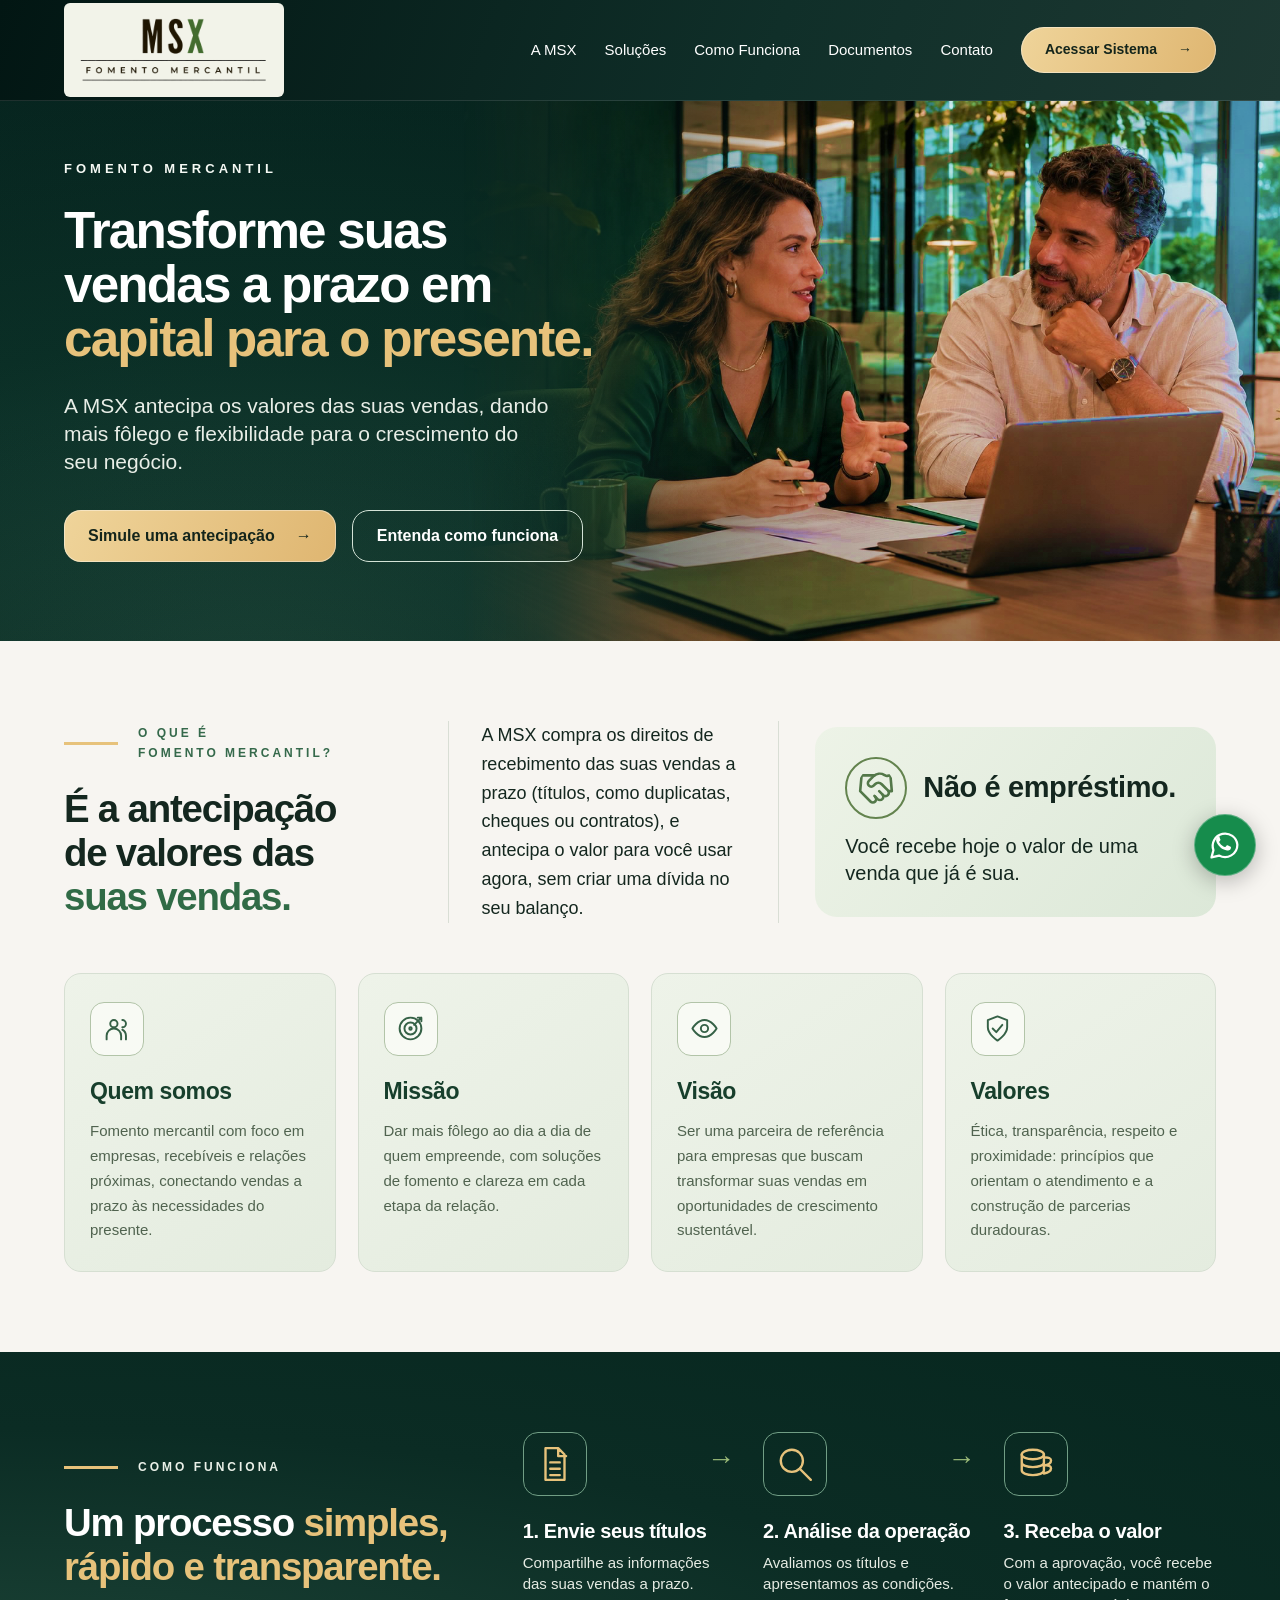
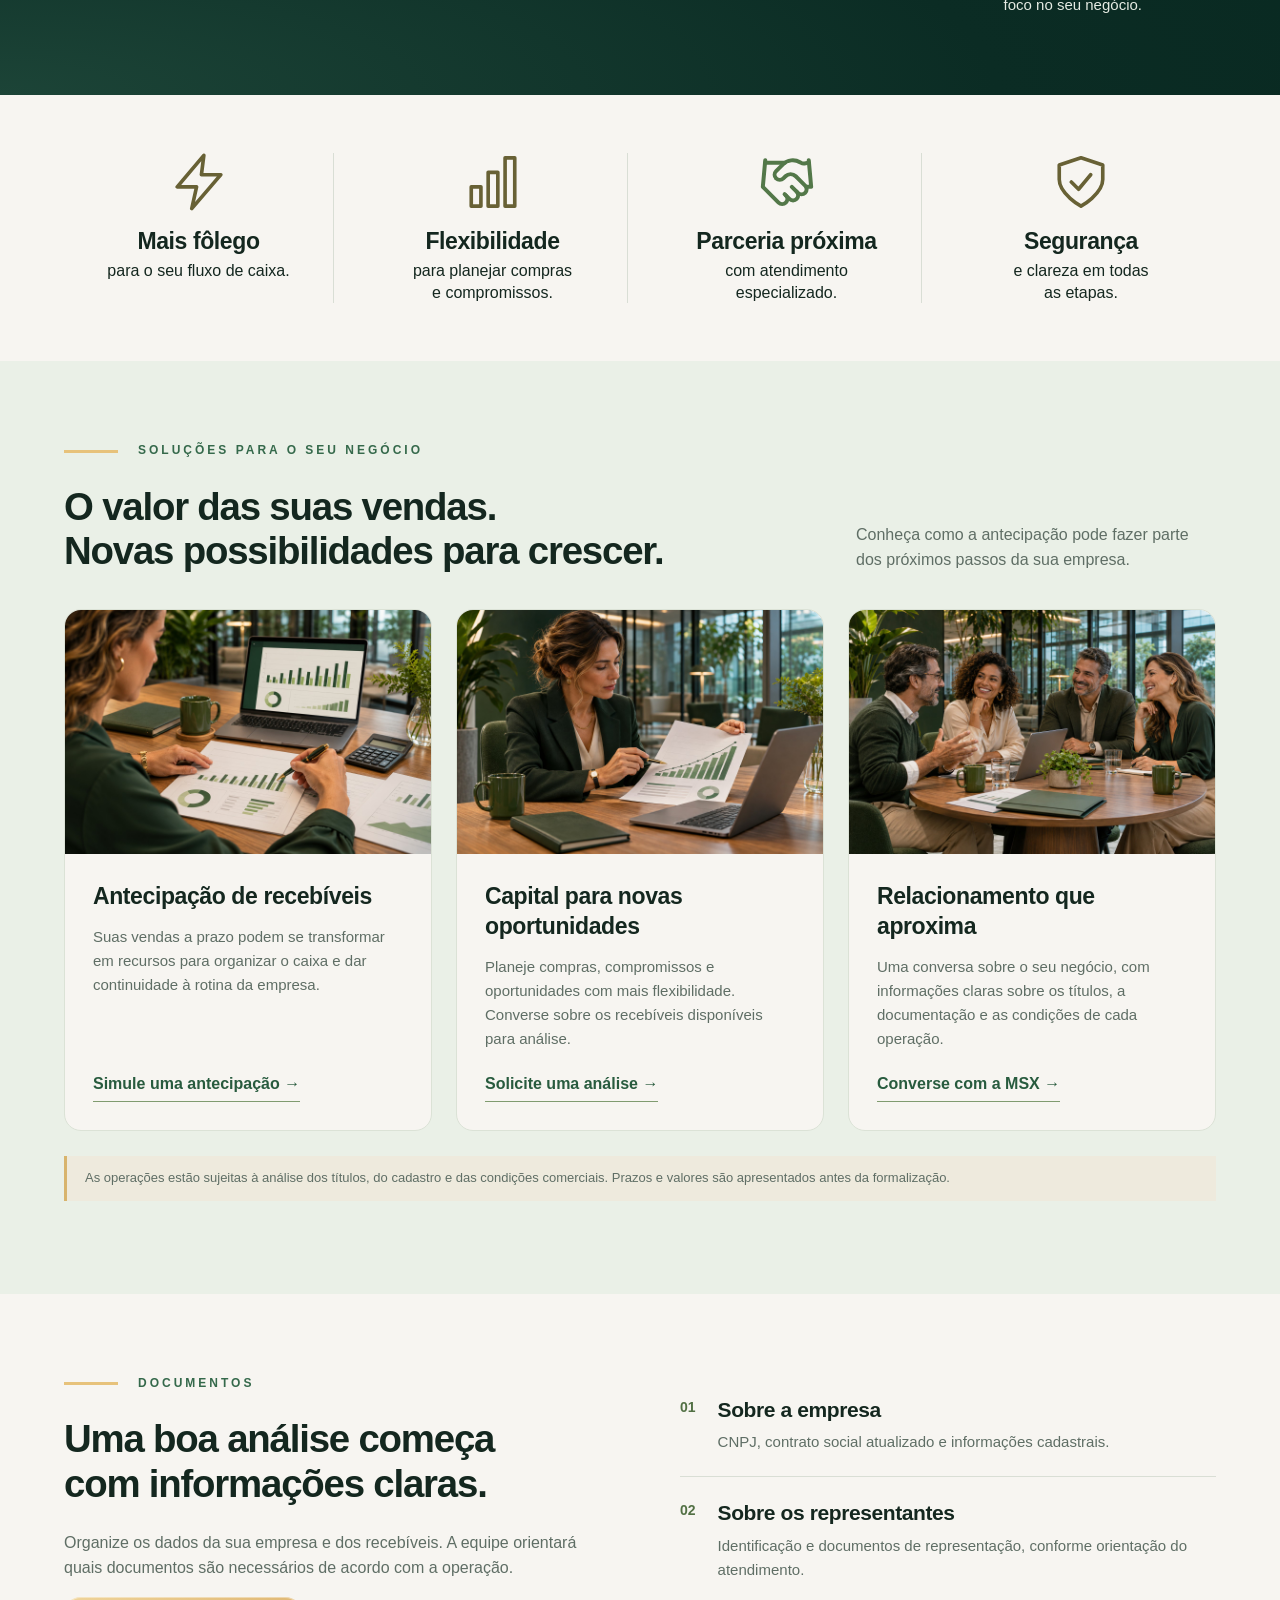
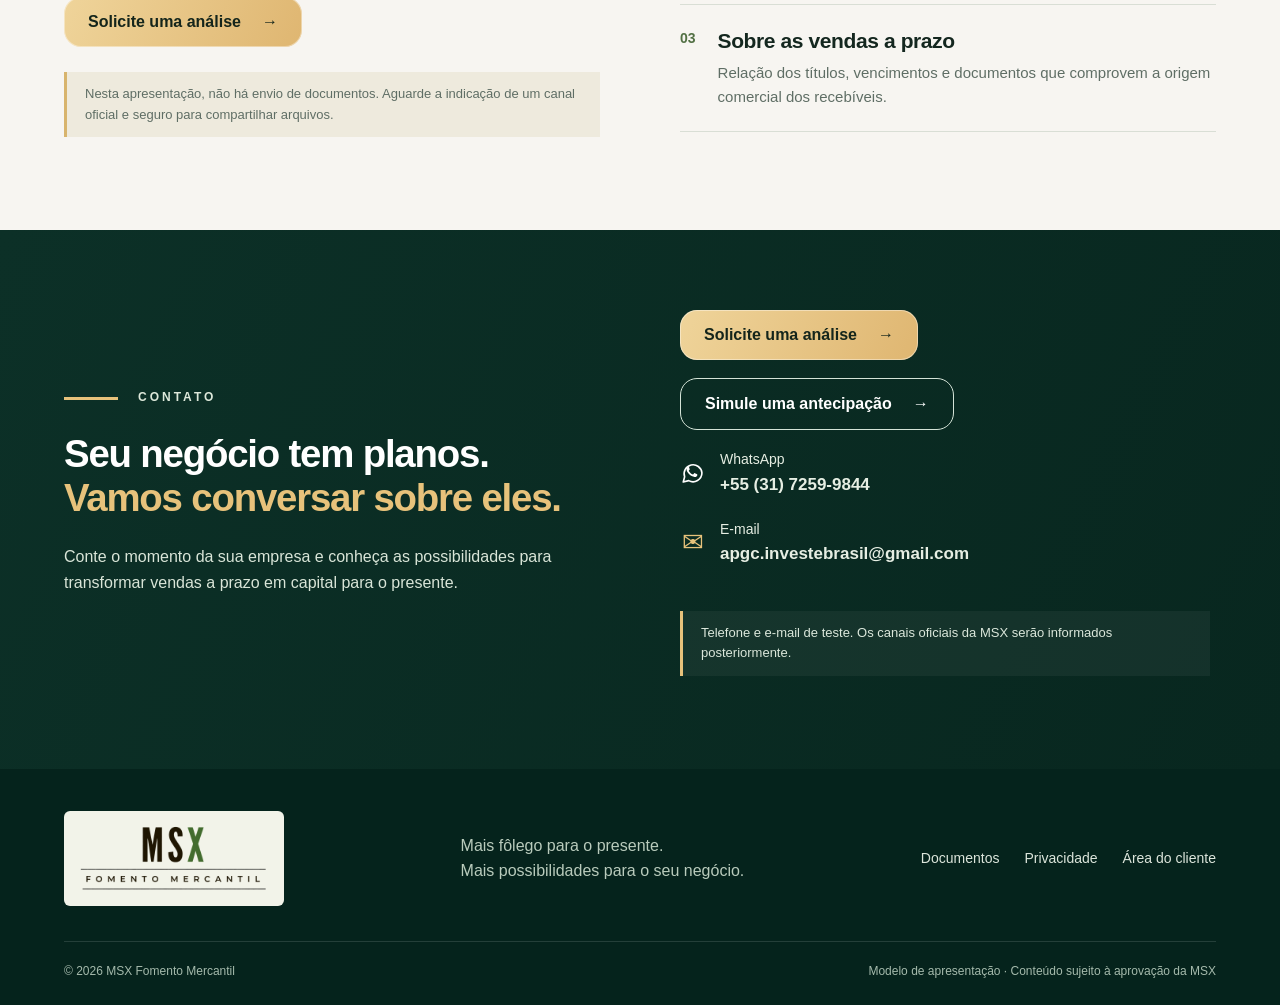
==== index.html @ a9932097 "Add files via upload" ====
<!doctype html>
<html lang="pt-BR">
  <head>
    <meta charset="utf-8" />
    <meta name="viewport" content="width=device-width,initial-scale=1" />
    <meta
      name="description"
      content="MSX Fomento Mercantil. Transforme suas vendas a prazo em capital para o presente."
    />
    <meta name="robots" content="noindex,nofollow" />
    <meta name="theme-color" content="#092b24" />
    <title>Capital para o presente | MSX Fomento Mercantil</title>
    <link rel="icon" type="image/png" href="assets/logo-original-transparente.png" />
    <link rel="stylesheet" href="assets/style.css?v=20261116-institucional" />
    <script src="assets/main.js" defer></script>
  </head>
  <body>
    <a class="skip" href="#conteudo">Pular para o conteúdo</a>
    <header>
      <div class="container header-inner">
        <a class="brand" href="index.html" aria-label="MSX Fomento Mercantil - início"
          ><img
            src="assets/logo-original-transparente.png"
            width="1984"
            height="793"
            alt="MSX Fomento Mercantil" /></a
        ><button class="menu" aria-controls="navigation" aria-expanded="false">Menu ☰</button>
        <nav id="navigation" aria-label="Principal">
          <a href="index.html#msx">A MSX</a
          ><a href="index.html#solucoes"
            >Soluções
            <!--<span aria-hidden="true">⌄</span>--></a
          ><a href="index.html#como-funciona">Como Funciona</a
          ><a href="index.html#documentos">Documentos</a><a href="index.html#contato">Contato</a
          ><button class="btn" data-client>
            Acessar Sistema <span aria-hidden="true">→</span>
          </button>
        </nav>
      </div>
    </header>
    <main id="conteudo">
      <section class="hero">
        <img
          class="hero-photo"
          src="assets/negocios.jpg"
          width="1672"
          height="941"
          alt="Empresários analisando juntos o planejamento de seu negócio"
        />
        <div class="container">
          <div class="hero-content">
            <span class="eyebrow">Fomento Mercantil</span>
            <h1>Transforme suas<br />vendas a prazo em<br /><em>capital para o presente.</em></h1>
            <p>
              A MSX antecipa os valores das suas vendas, dando mais fôlego e flexibilidade para o
              crescimento do seu negócio.
            </p>
            <div class="actions">
              <button class="btn" data-client>
                Simule uma antecipação <span aria-hidden="true">→</span></button
              ><a class="btn outline" href="#como-funciona">Entenda como funciona</a>
            </div>
          </div>
        </div>
      </section>
      <section class="section" id="msx">
        <div class="container intro-grid">
          <div class="intro-title">
            <span class="eyebrow">O que é<br />Fomento Mercantil?</span>
            <h2>
              É a antecipação<br />de valores das<br /><span class="green">suas vendas.</span>
            </h2>
          </div>
          <div class="intro-text">
            <p>
              A MSX compra os direitos de recebimento das suas vendas a prazo (títulos, como
              duplicatas, cheques ou contratos), e antecipa o valor para você usar agora, sem criar
              uma dívida no seu balanço.
            </p>
          </div>
          <div class="fact">
            <div class="fact-top">
              <img
                class="icon handshake-icon"
                src="assets/handshake.svg"
                width="62"
                height="62"
                alt=""
                aria-hidden="true"
              />
              <h3>Não é empréstimo.</h3>
            </div>
            <p>Você recebe hoje o valor de uma venda que já é sua.</p>
          </div>
        </div>
        <!-- Conteúdo institucional proposto para validação pela MSX. -->
        <div class="container institutional-cards" aria-label="Sobre a MSX">
          <article class="institutional-card">
            <span class="institutional-icon">
              <svg
                viewBox="0 0 24 24"
                fill="none"
                stroke="currentColor"
                stroke-width="1.6"
                stroke-linecap="round"
                stroke-linejoin="round"
                aria-hidden="true"
              >
                <circle cx="9" cy="8" r="3" />
                <path d="M3 21v-3a6 6 0 0 1 12 0v3M16 5a3 3 0 0 1 0 6m3 10v-3a6 6 0 0 0-3-5" />
              </svg>
            </span>
            <h3>Quem somos</h3>
            <p>
              Fomento mercantil com foco em empresas, recebíveis e relações próximas, conectando
              vendas a prazo às necessidades do presente.
            </p>
          </article>
          <article class="institutional-card">
            <span class="institutional-icon">
              <svg
                viewBox="0 0 24 24"
                fill="none"
                stroke="currentColor"
                stroke-width="1.6"
                stroke-linecap="round"
                stroke-linejoin="round"
                aria-hidden="true"
              >
                <circle cx="12" cy="12" r="9" />
                <circle cx="12" cy="12" r="5" />
                <circle cx="12" cy="12" r="1" />
                <path d="m15 9 6-6m-3 0h3v3" />
              </svg>
            </span>
            <h3>Missão</h3>
            <p>
              Dar mais fôlego ao dia a dia de quem empreende, com soluções de fomento e clareza em
              cada etapa da relação.
            </p>
          </article>
          <article class="institutional-card">
            <span class="institutional-icon">
              <svg
                viewBox="0 0 24 24"
                fill="none"
                stroke="currentColor"
                stroke-width="1.6"
                stroke-linecap="round"
                stroke-linejoin="round"
                aria-hidden="true"
              >
                <path d="M2 12s4-7 10-7 10 7 10 7-4 7-10 7S2 12 2 12Z" />
                <circle cx="12" cy="12" r="3" />
              </svg>
            </span>
            <h3>Visão</h3>
            <p>
              Ser uma parceira de referência para empresas que buscam transformar suas vendas em
              oportunidades de crescimento sustentável.
            </p>
          </article>
          <article class="institutional-card">
            <span class="institutional-icon">
              <svg
                viewBox="0 0 24 24"
                fill="none"
                stroke="currentColor"
                stroke-width="1.6"
                stroke-linecap="round"
                stroke-linejoin="round"
                aria-hidden="true"
              >
                <path d="m12 2 8 3v6c0 6-8 11-8 11S4 17 4 11V5Z" />
                <path d="m8 12 3 3 5-6" />
              </svg>
            </span>
            <h3>Valores</h3>
            <p>
              Ética, transparência, respeito e proximidade: princípios que orientam o atendimento e
              a construção de parcerias duradouras.
            </p>
          </article>
        </div>
      </section>
      <section class="section process" id="como-funciona">
        <div class="container process-grid">
          <div>
            <span class="eyebrow">Como Funciona</span>
            <h2>
              Um processo <em>simples,<br />rápido e transparente.</em>
            </h2>
          </div>
          <ol class="steps">
            <li>
              <svg class="icon" viewBox="0 0 24 24" aria-hidden="true">
                <path d="M6 2h8l4 4v16H6zM14 2v5h5M9 11h6m-6 4h6m-6 4h6" />
              </svg>
              <h3>1. Envie seus títulos</h3>
              <p>Compartilhe as informações das suas vendas a prazo.</p>
            </li>
            <li>
              <svg class="icon" viewBox="0 0 24 24" aria-hidden="true">
                <circle cx="10" cy="10" r="7" />
                <path d="m15 15 7 7" />
              </svg>
              <h3>2. Análise da operação</h3>
              <p>Avaliamos os títulos e apresentamos as condições.</p>
            </li>
            <li>
              <svg class="icon" viewBox="0 0 24 24" aria-hidden="true">
                <ellipse cx="10" cy="6" rx="7" ry="3" />
                <path
                  d="M3 6v5c0 4 14 4 14 0V6M3 11v5c0 4 14 4 14 0v-5m0-3c6-1 6 4 0 5m0 0c6-1 6 4 0 5"
                />
              </svg>
              <h3>3. Receba o valor</h3>
              <p>Com a aprovação, você recebe o valor antecipado e mantém o foco no seu negócio.</p>
            </li>
          </ol>
        </div>
      </section>
      <div class="container benefits">
        <div class="benefit">
          <svg class="icon" viewBox="0 0 24 24" aria-hidden="true">
            <path d="m14 1-11 13h8l-2 9 12-14h-8z" />
          </svg>
          <h3>Mais fôlego</h3>
          <p>para o seu fluxo de caixa.</p>
        </div>
        <div class="benefit">
          <svg class="icon" viewBox="0 0 24 24" aria-hidden="true">
            <path d="M3 14h4v8H3zm7-6h4v14h-4zm7-6h4v20h-4z" />
          </svg>
          <h3>Flexibilidade</h3>
          <p>para planejar compras<br />e compromissos.</p>
        </div>
        <div class="benefit">
          <img
            class="icon handshake-icon"
            src="assets/handshake.svg"
            width="62"
            height="62"
            alt=""
            aria-hidden="true"
          />
          <h3>Parceria próxima</h3>
          <p>com atendimento<br />especializado.</p>
        </div>
        <div class="benefit">
          <svg class="icon" viewBox="0 0 24 24" aria-hidden="true">
            <path d="M12 2 3 5v6c0 6 9 11 9 11s9-5 9-11V5zM8 12l3 3 5-6" />
          </svg>
          <h3>Segurança</h3>
          <p>e clareza em todas<br />as etapas.</p>
        </div>
      </div>
      <section class="section solutions" id="solucoes">
        <div class="container">
          <div class="section-heading">
            <div>
              <span class="eyebrow">Soluções para o seu negócio</span>
              <h2>O valor das suas vendas.<br />Novas possibilidades para crescer.</h2>
            </div>
            <p>Conheça como a antecipação pode fazer parte dos próximos passos da sua empresa.</p>
          </div>
          <div class="cards">
            <article class="card">
              <img
                src="assets/fluxo-caixa.jpg"
                width="1536"
                height="1024"
                alt="Análise de fluxo de caixa com gráficos e calculadora"
                loading="lazy"
                decoding="async"
              />
              <div class="card-body">
                <h3>Antecipação de recebíveis</h3>
                <p>
                  Suas vendas a prazo podem se transformar em recursos para organizar o caixa e dar
                  continuidade à rotina da empresa.
                </p>
                <button data-client>
                  Simule uma antecipação <span aria-hidden="true">→</span>
                </button>
              </div>
            </article>
            <article class="card">
              <img
                src="assets/crescimento-financeiro.jpg"
                width="1536"
                height="1024"
                alt="Empresária avaliando gráficos de crescimento financeiro"
                loading="lazy"
                decoding="async"
              />
              <div class="card-body">
                <h3>Capital para novas oportunidades</h3>
                <p>
                  Planeje compras, compromissos e oportunidades com mais flexibilidade. Converse
                  sobre os recebíveis disponíveis para análise.
                </p>
                <button data-client>Solicite uma análise <span aria-hidden="true">→</span></button>
              </div>
            </article>
            <article class="card">
              <img
                src="assets/relacionamento-empresarial.jpg"
                width="1536"
                height="1024"
                alt="Grupo de empresários conversando em um escritório"
                loading="lazy"
                decoding="async"
              />
              <div class="card-body">
                <h3>Relacionamento que aproxima</h3>
                <p>
                  Uma conversa sobre o seu negócio, com informações claras sobre os títulos, a
                  documentação e as condições de cada operação.
                </p>
                <a
                  class="card-contact"
                  href="https://wa.me/553172599844"
                  target="_blank"
                  rel="noopener noreferrer"
                  >Converse com a MSX <span aria-hidden="true">→</span></a
                >
              </div>
            </article>
          </div>
          <p class="note">
            As operações estão sujeitas à análise dos títulos, do cadastro e das condições
            comerciais. Prazos e valores são apresentados antes da formalização.
          </p>
        </div>
      </section>
      <section class="section" id="documentos">
        <div class="container split">
          <div>
            <span class="eyebrow">Documentos</span>
            <h2>Uma boa análise começa<br />com informações claras.</h2>
            <p>
              Organize os dados da sua empresa e dos recebíveis. A equipe orientará quais documentos
              são necessários de acordo com a operação.
            </p>
            <button class="btn" data-client>
              Solicite uma análise <span aria-hidden="true">→</span>
            </button>
            <p class="note">
              Nesta apresentação, não há envio de documentos. Aguarde a indicação de um canal
              oficial e seguro para compartilhar arquivos.
            </p>
          </div>
          <ol class="docs">
            <li>
              <b>01</b>
              <div>
                <h3>Sobre a empresa</h3>
                <p>CNPJ, contrato social atualizado e informações cadastrais.</p>
              </div>
            </li>
            <li>
              <b>02</b>
              <div>
                <h3>Sobre os representantes</h3>
                <p>
                  Identificação e documentos de representação, conforme orientação do atendimento.
                </p>
              </div>
            </li>
            <li>
              <b>03</b>
              <div>
                <h3>Sobre as vendas a prazo</h3>
                <p>
                  Relação dos títulos, vencimentos e documentos que comprovem a origem comercial dos
                  recebíveis.
                </p>
              </div>
            </li>
          </ol>
        </div>
      </section>
      <!--
      <section class="section faq">
        <div class="container split">
          <div>
            <span class="eyebrow">Dúvidas frequentes</span>
            <h2>Entenda as etapas.<br />Decida com tranquilidade.</h2>
            <p>
              Informação simples para começar uma conversa sobre as necessidades da sua empresa.
            </p>
          </div>
          <div>
            <details>
              <summary>Quais títulos podem ser apresentados?</summary>
              <p>
                Apresente os recebíveis originados das vendas da sua empresa. A possibilidade de
                antecipação será avaliada conforme as características e os documentos de cada
                título.
              </p>
            </details>
            <details>
              <summary>Como são definidos os valores e as condições?</summary>
              <p>
                As condições são apresentadas após análise do cadastro, dos títulos e dos prazos
                envolvidos. Não há aprovação automática nem taxas pré-definidas neste modelo.
              </p>
            </details>
            <details>
              <summary>Posso conhecer as condições antes de decidir?</summary>
              <p>
                Sim. A proposta deve esclarecer o valor líquido a receber, os custos, os prazos e as
                etapas antes da formalização da operação.
              </p>
            </details>
            <details>
              <summary>O botão de simulação já calcula uma proposta?</summary>
              <p>
                Nesta apresentação, os botões abrem o mesmo formulário demonstrativo da área do
                cliente. O cálculo de propostas e o acesso ao portal dependem de integração futura.
              </p>
            </details>
          </div>
        </div>
      </section>
	  -->
      <section class="section contact" id="contato">
        <div class="container split">
          <div>
            <span class="eyebrow">Contato</span>
            <h2>Seu negócio tem planos.<br /><em>Vamos conversar sobre eles.</em></h2>
            <p>
              Conte o momento da sua empresa e conheça as possibilidades para transformar vendas a
              prazo em capital para o presente.
            </p>
          </div>
          <div class="contact-actions">
            <button class="btn" data-client>
              Solicite uma análise <span aria-hidden="true">→</span></button
            ><button class="btn outline" data-client>
              Simule uma antecipação <span aria-hidden="true">→</span>
            </button>
            <div class="contact-details" aria-label="Canais de contato para teste">
              <a href="https://wa.me/553172599844" target="_blank" rel="noopener noreferrer"
                ><img
                  src="assets/whatsapp.svg"
                  width="26"
                  height="26"
                  alt=""
                  aria-hidden="true"
                /><span>WhatsApp<br /><strong>+55 (31) 7259-9844</strong></span></a
              >
              <a href="mailto:apgc.investebrasil@gmail.com"
                ><span class="email-icon" aria-hidden="true">✉</span
                ><span>E-mail<br /><strong>apgc.investebrasil@gmail.com</strong></span></a
              >
            </div>
            <p class="note">
              Telefone e e-mail de teste. Os canais oficiais da MSX serão informados posteriormente.
            </p>
          </div>
        </div>
      </section>
    </main>
    <footer class="footer">
      <div class="container">
        <div class="footer-top">
          <a class="brand" href="index.html"
            ><img
              src="assets/logo-original-transparente.png"
              width="1984"
              height="793"
              alt="MSX Fomento Mercantil"
          /></a>
          <p>Mais fôlego para o presente.<br />Mais possibilidades para o seu negócio.</p>
          <div class="footer-links">
            <a href="index.html#documentos">Documentos</a><a href="privacidade.html">Privacidade</a
            ><a href="#" data-client>Área do cliente</a>
          </div>
        </div>
        <div class="footer-bottom">
          <span>© 2026 MSX Fomento Mercantil</span
          ><span>Modelo de apresentação · Conteúdo sujeito à aprovação da MSX</span>
        </div>
      </div>
    </footer>
    <dialog class="client-dialog" aria-labelledby="client-title">
      <button class="close" aria-label="Fechar">×</button
      ><span class="eyebrow">ÁREA DO CLIENTE</span>
      <h2 id="client-title">Bem-vindo.</h2>
      <p>Portal demonstrativo. Não utilize credenciais reais.</p>
      <form id="login" class="form">
        <label
          >Cedente · CPF ou CNPJ<input
            name="cedente"
            required
            maxlength="18"
            autocomplete="off" /></label
        ><label>Usuário<input name="usuario" required maxlength="80" autocomplete="off" /></label
        ><label
          >Senha<span class="password"
            ><input id="senha" type="password" required autocomplete="off" /><button
              type="button"
              data-password
              aria-pressed="false"
              aria-controls="senha"
            >
              Mostrar
            </button></span
          ></label
        ><button class="btn" type="submit">Acessar demonstração ↗</button>
        <p role="status" class="status" aria-live="polite"></p>
      </form>
    </dialog>

    <!-- Contato de teste: substituir o número em todos os links wa.me. -->
    <a
      class="whatsapp-float"
      href="https://wa.me/553172599844"
      target="_blank"
      rel="noopener noreferrer"
      aria-label="Conversar pelo WhatsApp: +55 (31) 7259-9844 (contato de teste)"
      title="Converse pelo WhatsApp"
    >
      <img src="assets/whatsapp.svg" width="34" height="34" alt="" aria-hidden="true" />
    </a>
  </body>
</html>
---- assets/style.css ----
:root {
  --green: #103c31;
  --deep: #092a24;
  --gold: #e9c57e;
  --paper: #f7f5f0;
  --ink: #172b23;
  --muted: #5f6e65;
  --line: #d9ded5;
}
* {
  box-sizing: border-box;
}
html {
  scroll-behavior: smooth;
  scroll-padding-top: 110px;
}
body {
  margin: 0;
  font:
    16px/1.6 Arial,
    Helvetica,
    sans-serif;
  background: var(--paper);
  color: var(--ink);
}
a {
  color: inherit;
  text-decoration: none;
}
button,
input,
textarea {
  font: inherit;
}
button {
  cursor: pointer;
}
button,
a,
input,
textarea {
  outline-offset: 5px;
}
img {
  max-width: 100%;
}
.container {
  width: min(1280px, 90%);
  margin: auto;
}
.skip {
  position: absolute;
  top: -80px;
  padding: 15px;
  background: var(--gold);
  z-index: 50;
}
.skip:focus {
  top: 0;
}
header {
  background: linear-gradient(110deg, #092a24, #203c37);
  position: sticky;
  top: 0;
  z-index: 20;
  border-bottom: 1px solid #ffffff1c;
}
.header-inner {
  height: 100px;
  display: flex;
  align-items: center;
  justify-content: space-between;
  gap: 25px;
}
.brand {
  display: block;
  width: 250px;
  flex-shrink: 0;
}
.brand img {
  display: block;
  width: 100%;
  height: auto;
}
nav {
  display: flex;
  align-items: center;
  gap: 28px;
  color: #fff;
  font-size: 15px;
}
.btn {
  border: 0;
  display: inline-flex;
  align-items: center;
  justify-content: center;
  gap: 21px;
  background: linear-gradient(115deg, #f3d99e, #dfb56c);
  color: #14251b;
  font-weight: 700;
  padding: 15px 24px;
  border-radius: 17px;
  line-height: 1.25;
  box-shadow: inset 0 0 0 1px #fff6;
  transition: transform 0.2s;
}
.btn:hover {
  transform: translateY(-2px);
}
.btn.outline {
  background: transparent;
  border: 1px solid #d4e3d7;
  color: #fff;
  box-shadow: none;
}
.header-inner .btn {
  border-radius: 30px;
  font-size: 14px;
  padding: 14px 24px;
}
.menu {
  display: none;
  color: #fff;
  background: none;
  border: 1px solid #ffffff55;
  border-radius: 6px;
  padding: 9px 12px;
}
.hero {
  background: radial-gradient(ellipse at 15% 105%, #285d4e, #092b24 65%);
  position: relative;
  overflow: hidden;
  color: #fff;
  min-height: 540px;
}
.hero-photo {
  position: absolute;
  right: 0;
  top: 0;
  width: 56%;
  height: 100%;
  object-fit: cover;
  object-position: center;
  clip-path: polygon(30% 0, 100% 0, 100% 100%, 8% 100%, 0 77%);
  border-left: 2px solid #78c674;
}
.hero:after {
  content: "";
  position: absolute;
  inset: 0;
  background: linear-gradient(90deg, transparent 39%, #12372b33 51%, transparent 75%);
  pointer-events: none;
}
.hero-content {
  position: relative;
  z-index: 1;
  padding: 58px 0 60px;
  max-width: 620px;
}
.eyebrow {
  display: flex;
  align-items: center;
  gap: 20px;
  font-size: 12px;
  letter-spacing: 3px;
  font-weight: 700;
  text-transform: uppercase;
  margin-bottom: 24px;
  color: #35694b;
}
.eyebrow:before {
  content: "";
  width: 54px;
  height: 3px;
  background: var(--gold);
  flex-shrink: 0;
}
.hero .eyebrow {
  color: #f5f9f4;
  font-size: 13px;
  letter-spacing: 4px;
}
.hero .eyebrow:before {
  display: none;
}
h1,
h2,
h3,
p {
  margin-top: 0;
}
h1 {
  font-size: clamp(38px, 4vw, 55px);
  line-height: 1.06;
  letter-spacing: -1.8px;
  margin-bottom: 25px;
  max-width: 620px;
}
h1 em,
h2 em {
  font-style: normal;
  color: var(--gold);
}
.hero p {
  font-size: 21px;
  line-height: 1.35;
  max-width: 490px;
  color: #e8eee7;
}
.actions {
  display: flex;
  gap: 16px;
  flex-wrap: wrap;
  margin-top: 33px;
}
h2 {
  font-size: clamp(30px, 3vw, 43px);
  line-height: 1.15;
  letter-spacing: -1.2px;
  margin-bottom: 24px;
}
h2 .green {
  color: #306b46;
}
h3 {
  font-size: 23px;
  line-height: 1.3;
  letter-spacing: -0.4px;
}
p {
  color: var(--muted);
}
.section {
  padding: 80px 0;
}
.intro-grid {
  display: grid;
  grid-template-columns: 1fr 0.95fr 1.15fr;
  gap: 36px;
  align-items: center;
}
.intro-title h2 {
  margin-bottom: 0;
}
.intro-text {
  border-left: 1px solid var(--line);
  border-right: 1px solid var(--line);
  padding: 0 32px;
  font-size: 18px;
}
.intro-text p {
  margin: 0;
  color: var(--ink);
}
.fact {
  background: linear-gradient(130deg, #edf3e7, #dce8d8);
  padding: 30px;
  border-radius: 22px;
}
.fact-top {
  display: flex;
  align-items: center;
  gap: 16px;
}
.fact h3 {
  font-size: 29px;
  margin: 0;
}
.fact p {
  font-size: 20px;
  line-height: 1.35;
  margin: 14px 0 0;
  color: var(--ink);
}
.icon {
  width: 62px;
  height: 62px;
  flex-shrink: 0;
  fill: none;
  stroke: currentColor;
  stroke-width: 1.5;
  stroke-linecap: round;
  stroke-linejoin: round;
  color: #63834e;
}
.fact .icon {
  border: 2px solid #63834e;
  border-radius: 50%;
  padding: 10px;
}
.process {
  background: radial-gradient(ellipse at 0 100%, #245548, #0b2d27 80%);
  color: white;
}
.process .eyebrow {
  color: #eaf0e8;
}
.process-grid {
  display: grid;
  grid-template-columns: 1.15fr 2fr;
  gap: 60px;
  align-items: center;
}
.process h2 {
  margin: 0;
}
.steps {
  display: grid;
  grid-template-columns: repeat(3, 1fr);
  gap: 28px;
  list-style: none;
  margin: 0;
  padding: 0;
}
.steps .icon {
  color: var(--gold);
  width: 64px;
  height: 64px;
  border: 1px solid #719e85;
  padding: 12px;
  border-radius: 15px;
  margin-bottom: 14px;
}
.steps li {
  position: relative;
}
.steps li:not(:last-child):after {
  content: "→";
  position: absolute;
  right: 0;
  top: 5px;
  color: #9cbb79;
  font-size: 28px;
}
.steps h3 {
  font-size: 20px;
  margin-bottom: 8px;
}
.steps p {
  font-size: 15px;
  line-height: 1.4;
  color: #e5ebe3;
  margin: 0;
}
.benefits {
  display: grid;
  grid-template-columns: repeat(4, 1fr);
  padding: 58px 0;
  gap: 24px;
  text-align: center;
}
.benefit {
  padding: 0 20px;
  border-right: 1px solid var(--line);
}
.benefit:last-child {
  border: 0;
}
.benefit .icon {
  color: #686135;
  height: 58px;
  width: 58px;
  margin-bottom: 9px;
}
.benefit h3 {
  font-size: 23px;
  margin-bottom: 3px;
}
.benefit p {
  color: var(--ink);
  font-size: 16px;
  line-height: 1.35;
  margin: 0;
}
.section-heading {
  display: flex;
  align-items: end;
  justify-content: space-between;
  gap: 50px;
  margin-bottom: 36px;
}
.section-heading h2 {
  margin: 0;
}
.section-heading p {
  max-width: 360px;
  margin: 0;
}
.solutions {
  background: #eaf0e7;
}
.cards {
  display: grid;
  grid-template-columns: repeat(3, 1fr);
  gap: 24px;
}
.card {
  background: var(--paper);
  border: 1px solid #dbe2d6;
  border-radius: 17px;
  overflow: hidden;
  display: flex;
  flex-direction: column;
}
.card > img {
  display: block;
  width: 100%;
  height: auto;
  aspect-ratio: 3/2;
  object-fit: cover;
}
.card-body {
  padding: 28px;
  display: flex;
  flex-direction: column;
  flex: 1;
}
.card h3 {
  margin-bottom: 13px;
}
.card p {
  font-size: 15px;
  flex: 1;
}
.card button {
  align-self: start;
  color: #285b3e;
  background: none;
  border: 0;
  border-bottom: 1px solid #809b70;
  padding: 5px 0;
  font-weight: bold;
}
.split {
  display: grid;
  grid-template-columns: 1fr 1fr;
  gap: 80px;
  align-items: start;
}
.docs {
  list-style: none;
  padding: 0;
  margin: 0;
}
.docs li {
  display: flex;
  gap: 22px;
  padding: 22px 0;
  border-bottom: 1px solid var(--line);
}
.docs b {
  color: #527044;
  font-size: 14px;
}
.docs h3 {
  font-size: 21px;
  margin: 0 0 7px;
}
.docs p {
  margin: 0;
  font-size: 15px;
}
.note {
  font-size: 13px;
  border-left: 3px solid #d8b46d;
  padding: 12px 18px;
  background: #eeeadd;
  margin-top: 25px;
}
.faq {
  background: #fffdfa;
}
.faq details {
  padding: 23px 0;
  border-bottom: 1px solid var(--line);
}
summary {
  font-size: 18px;
  font-weight: 700;
  cursor: pointer;
}
details p {
  margin: 14px 0 0;
  font-size: 15px;
}
.contact {
  background: var(--green);
  color: white;
}
.contact p {
  color: #d9e5d8;
}
.contact .eyebrow {
  color: #dde8da;
}
.contact-actions {
  display: flex;
  flex-direction: column;
  align-items: start;
  gap: 18px;
}
.contact .note {
  background: #ffffff0c;
  border-color: var(--gold);
  color: #dbe7db;
  max-width: 530px;
}
.contact .split {
  align-items: center;
}
.footer {
  background: #082820;
  color: #dce5db;
  padding: 42px 0 24px;
}
.footer-top {
  display: flex;
  align-items: center;
  justify-content: space-between;
  gap: 35px;
  margin-bottom: 35px;
}
.footer-top p {
  color: #b9cbbc;
  margin: 0;
}
.footer-links {
  display: flex;
  gap: 25px;
  font-size: 14px;
}
.footer-bottom {
  border-top: 1px solid #ffffff20;
  padding-top: 20px;
  font-size: 12px;
  color: #a5baac;
  display: flex;
  justify-content: space-between;
  gap: 25px;
}
.skip:focus-visible,
:focus-visible {
  outline: 3px solid #bc963f;
}
.client-dialog {
  background: #fcfbf7;
  color: var(--ink);
  border: 1px solid #b8c9b6;
  padding: 35px;
  width: min(460px, 92%);
  border-radius: 18px;
  box-shadow: 0 30px 120px #0006;
}
.client-dialog::backdrop {
  background: #031f19c9;
  backdrop-filter: blur(4px);
}
.close {
  float: right;
  background: none;
  border: 0;
  color: var(--green);
  font-size: 30px;
  line-height: 1;
}
.client-dialog h2 {
  font-size: 33px;
  margin: 0 0 14px;
}
.client-dialog .eyebrow {
  font-size: 10px;
  letter-spacing: 2px;
  margin-bottom: 18px;
}
.client-dialog p {
  font-size: 14px;
}
.form {
  display: grid;
  gap: 17px;
}
.form label {
  display: grid;
  gap: 6px;
  font-size: 13px;
  color: var(--ink);
}
input {
  width: 100%;
  padding: 12px 13px;
  border: 1px solid #bdcbbb;
  border-radius: 7px;
  background: #fff;
  color: var(--ink);
}
.password {
  display: flex;
  gap: 7px;
}
.password button {
  background: #e7eddf;
  border: 1px solid #bdcbbb;
  border-radius: 6px;
  font-size: 12px;
  color: var(--green);
}
.status {
  color: var(--green);
  font-size: 13px;
  margin: 0;
}
.privacy {
  max-width: 850px;
}
.privacy h1 {
  color: var(--green);
}
.privacy h2 {
  font-size: 27px;
}
.privacy p {
  font-size: 17px;
}
@media (min-width: 1550px) {
  .hero {
    min-height: 630px;
  }
  .hero-content {
    padding: 80px 0;
  }
  h1 {
    font-size: 59px;
  }
  .hero-photo {
    object-position: 50% 45%;
  }
}
@media (max-width: 1100px) {
  .brand {
    width: 205px;
  }
  nav {
    gap: 17px;
    font-size: 13px;
  }
  .header-inner .btn {
    padding: 13px 17px;
    font-size: 12px;
  }
  .hero-photo {
    width: 54%;
  }
  .hero-content {
    max-width: 550px;
  }
  h1 {
    font-size: 43px;
  }
  .hero p {
    max-width: 410px;
    font-size: 19px;
  }
  .hero .btn {
    font-size: 13px;
    padding: 15px 18px;
  }
  .intro-grid {
    gap: 22px;
  }
  .intro-text {
    padding: 0 22px;
    font-size: 16px;
  }
  .fact {
    padding: 24px;
  }
  .fact h3 {
    font-size: 23px;
  }
  .fact p {
    font-size: 18px;
  }
  .process-grid {
    gap: 35px;
  }
  .steps {
    gap: 20px;
  }
  .steps h3 {
    font-size: 17px;
  }
  .steps p {
    font-size: 14px;
  }
  .split {
    gap: 45px;
  }
  .card-body {
    padding: 23px;
  }
  .card h3 {
    font-size: 21px;
  }
}
@media (max-width: 850px) {
  .header-inner {
    height: 87px;
  }
  .menu {
    display: block;
  }
  nav {
    display: none;
    position: absolute;
    top: 87px;
    left: 0;
    right: 0;
    padding: 25px 5%;
    background: #10382e;
    border-bottom: 1px solid #75907b;
    box-shadow: 0 10px 25px #0003;
  }
  nav.open {
    display: flex;
    flex-direction: column;
    align-items: stretch;
    font-size: 16px;
  }
  .header-inner .btn {
    font-size: 15px;
  }
  .hero-content {
    max-width: 58%;
    padding: 45px 0;
  }
  h1 {
    font-size: 37px;
  }
  .hero p {
    font-size: 17px;
  }
  .hero .actions {
    gap: 12px;
  }
  .hero .btn {
    font-size: 12px;
    padding: 14px;
  }
  .intro-grid {
    grid-template-columns: 1fr 1fr;
  }
  .fact {
    grid-column: 1/-1;
  }
  .fact-top {
    display: inline-flex;
  }
  .intro-text {
    border-right: 0;
  }
  .process-grid {
    grid-template-columns: 1fr;
  }
  .process h2 {
    max-width: 560px;
  }
  .steps {
    gap: 40px;
  }
  .benefits {
    grid-template-columns: repeat(2, 1fr);
    row-gap: 35px;
  }
  .benefit:nth-child(2) {
    border: 0;
  }
  .cards {
    gap: 15px;
  }
  .card-body {
    padding: 20px;
  }
  .section-heading {
    gap: 30px;
  }
  .split {
    gap: 35px;
  }
  .footer-top {
    flex-wrap: wrap;
  }
  .footer-links {
    flex-wrap: wrap;
  }
}
@media (max-width: 620px) {
  html {
    scroll-padding-top: 85px;
  }
  .container {
    width: 90%;
  }
  .brand {
    width: 200px;
  }
  .header-inner {
    height: 82px;
  }
  nav {
    top: 82px;
  }
  .hero {
    display: flex;
    flex-direction: column;
    min-height: 0;
  }
  .hero-photo {
    position: relative;
    order: 2;
    width: 100%;
    height: 290px;
    clip-path: none;
    border: 0;
    object-position: 50% 43%;
  }
  .hero-content {
    max-width: none;
    padding: 38px 0 36px;
  }
  .hero:after {
    display: none;
  }
  .hero .eyebrow {
    font-size: 11px;
    letter-spacing: 3px;
    margin-bottom: 22px;
  }
  h1 {
    font-size: 40px;
    max-width: 500px;
    letter-spacing: -1.3px;
  }
  .hero p {
    max-width: 480px;
    font-size: 19px;
  }
  .hero .actions {
    margin-top: 25px;
  }
  .hero .btn {
    font-size: 13px;
    padding: 15px 18px;
  }
  .section {
    padding: 54px 0;
  }
  .intro-grid,
  .split,
  .cards {
    grid-template-columns: 1fr;
  }
  .intro-grid {
    gap: 25px;
  }
  .intro-text {
    border-left: 0;
    border-top: 1px solid var(--line);
    padding: 22px 0 0;
    font-size: 18px;
  }
  .fact {
    grid-column: auto;
    padding: 25px;
  }
  .fact h3 {
    font-size: 25px;
  }
  .fact p {
    font-size: 19px;
  }
  .process-grid {
    gap: 35px;
  }
  .steps {
    grid-template-columns: 1fr;
    gap: 28px;
  }
  .steps li {
    padding-left: 84px;
    min-height: 75px;
  }
  .steps .icon {
    position: absolute;
    left: 0;
    top: 0;
  }
  .steps li:not(:last-child):after {
    display: none;
  }
  .steps h3 {
    font-size: 21px;
  }
  .steps p {
    font-size: 16px;
  }
  .benefits {
    gap: 30px 0;
    padding: 43px 0;
  }
  .benefit {
    padding: 0 12px;
  }
  .benefit h3 {
    font-size: 20px;
  }
  .benefit p {
    font-size: 14px;
  }
  .benefit .icon {
    width: 48px;
    height: 48px;
  }
  .section-heading {
    display: block;
  }
  .section-heading p {
    margin-top: 22px;
  }
  .cards {
    gap: 25px;
  }
  .card-body {
    padding: 26px;
  }
  .card h3 {
    font-size: 24px;
  }
  .card p {
    font-size: 16px;
  }
  .split {
    gap: 30px;
  }
  .eyebrow {
    font-size: 10px;
    letter-spacing: 2px;
    gap: 15px;
  }
  .footer-top {
    align-items: start;
    flex-direction: column;
    gap: 25px;
  }
  .footer-links {
    gap: 12px 20px;
  }
  .footer-bottom {
    flex-direction: column;
    gap: 12px;
  }
  .client-dialog {
    padding: 28px;
  }
  .contact h2 {
    font-size: 36px;
  }
}
@media (prefers-reduced-motion: reduce) {
  html {
    scroll-behavior: auto;
  }
  .btn {
    transition: none;
  }
}

/* Aperto de mãos: proporção fixa, com espaço para os traços. */
.handshake-icon {
  object-fit: contain;
  aspect-ratio: 1/1;
}
.fact .handshake-icon {
  padding: 10px;
}
.benefit .handshake-icon {
  display: inline-block;
}

/* Revisão visual: verde profundo e transição fotográfica translúcida. */
:root {
  --green: #0c3027;
  --deep: #06241e;
  --gold: #e7c27b;
  --paper: #f7f5f1;
  --ink: #14271f;
}
header {
  background: linear-gradient(110deg, #021613 0%, #102f29 60%, #1d3832 100%);
}
.brand {
  width: 220px;
  padding: 8px 12px;
  background: #f2f3e9;
  border-radius: 6px;
}
.brand img {
  display: block;
  width: 100%;
  height: auto;
  object-fit: contain;
}
.hero {
  background: radial-gradient(ellipse at 20% 110%, #214b3e 0%, #0b3027 43%, #06231e 80%);
  isolation: isolate;
}
.hero-photo {
  width: 64%;
  clip-path: none;
  border: 0;
  opacity: 0.94;
  object-position: 50% 48%;
  -webkit-mask-image: linear-gradient(
    90deg,
    transparent 0%,
    rgba(0, 0, 0, 0.16) 11%,
    rgba(0, 0, 0, 0.7) 26%,
    #000 43%
  );
  mask-image: linear-gradient(
    90deg,
    transparent 0%,
    rgba(0, 0, 0, 0.16) 11%,
    rgba(0, 0, 0, 0.7) 26%,
    #000 43%
  );
}
.hero:after {
  background:
    linear-gradient(90deg, rgba(5, 32, 26, 0.08) 0%, rgba(5, 32, 26, 0.12) 40%, transparent 70%),
    linear-gradient(0deg, rgba(8, 39, 30, 0.22), transparent 42%);
  z-index: 0;
}
.hero-content {
  z-index: 1;
}
.process {
  background: radial-gradient(ellipse at 0 100%, #1c4437 0%, #0b2c24 55%, #07271f 100%);
}
.contact {
  background: linear-gradient(115deg, #0c3027, #08271f);
}
.footer {
  background: #05231c;
}
.btn {
  background: linear-gradient(115deg, #efd49a, #dfb671);
}
.btn.outline {
  background: transparent;
}
@media (max-width: 1100px) {
  .brand {
    width: 190px;
  }
  .hero-photo {
    width: 62%;
  }
}
@media (max-width: 850px) {
  .brand {
    width: 176px;
  }
  nav {
    background: #0b2d25;
  }
}
@media (max-width: 620px) {
  .brand {
    width: 170px;
    padding: 6px 10px;
  }
  .hero-photo {
    width: 100%;
    opacity: 0.94;
    object-position: 50% 43%;
    -webkit-mask-image: linear-gradient(180deg, transparent 0%, #000 24%);
    mask-image: linear-gradient(180deg, transparent 0%, #000 24%);
    margin-top: -30px;
    height: 310px;
  }
  .hero-content {
    padding-bottom: 45px;
  }
}

/* WhatsApp e contatos de teste. */
.card-contact {
  align-self: flex-start;
  padding: 5px 0;
  border-bottom: 1px solid #809b70;
  color: #285b3e;
  font-weight: 700;
}
.card-contact:hover {
  color: #153b27;
}
.contact-details {
  display: grid;
  gap: 20px;
  max-width: 100%;
}
.contact-details a {
  display: flex;
  align-items: center;
  gap: 14px;
  color: #e6eee3;
  font-size: 14px;
}
.contact-details strong {
  font-size: 17px;
  font-weight: 600;
  overflow-wrap: anywhere;
}
.contact-details a:hover strong {
  text-decoration: underline;
  text-underline-offset: 4px;
}
.contact-details img,
.email-icon {
  flex-shrink: 0;
}
.email-icon {
  width: 26px;
  text-align: center;
  font-size: 26px;
  color: var(--gold);
}
.whatsapp-float {
  position: fixed;
  right: max(24px, env(safe-area-inset-right));
  bottom: max(24px, env(safe-area-inset-bottom));
  z-index: 30;
  display: flex;
  align-items: center;
  justify-content: center;
  width: 62px;
  height: 62px;
  border: 1px solid #ffffff4d;
  border-radius: 50%;
  background: #168c4c;
  box-shadow: 0 5px 22px #0004;
  transition:
    background 0.2s,
    transform 0.2s;
}
.whatsapp-float:hover {
  background: #10743e;
  transform: translateY(-3px);
}
.whatsapp-float img {
  display: block;
  width: 36px;
  height: 36px;
}
@media (max-width: 620px) {
  .whatsapp-float {
    width: 56px;
    height: 56px;
    right: 16px;
    bottom: max(16px, env(safe-area-inset-bottom));
  }
  .contact-details strong {
    font-size: 15px;
  }
}
@media (prefers-reduced-motion: reduce) {
  .whatsapp-float {
    transition: none;
  }
}

/* Apresentação institucional: cards de texto, sem links. */
.institutional-cards {
  display: grid;
  grid-template-columns: repeat(4, minmax(0, 1fr));
  gap: 22px;
  margin-top: 50px;
}
.institutional-card {
  padding: 28px 25px;
  border: 1px solid #d6dfd2;
  border-radius: 17px;
  background: linear-gradient(145deg, #eef3e9, #e4ecdf);
}
.institutional-icon {
  display: inline-flex;
  align-items: center;
  justify-content: center;
  width: 54px;
  height: 54px;
  margin-bottom: 21px;
  border: 1px solid #b2c4a8;
  border-radius: 14px;
  color: #356146;
  background: #f8faf4;
}
.institutional-icon svg {
  width: 29px;
  height: 29px;
}
.institutional-card h3 {
  margin-bottom: 13px;
  color: #173f2c;
  font-size: 23px;
}
.institutional-card p {
  margin: 0;
  font-size: 15px;
  line-height: 1.65;
  color: #50634f;
}
@media (max-width: 1000px) {
  .institutional-cards {
    grid-template-columns: repeat(2, minmax(0, 1fr));
  }
}
@media (max-width: 620px) {
  .institutional-cards {
    grid-template-columns: 1fr;
    gap: 18px;
    margin-top: 32px;
  }
  .institutional-card {
    padding: 26px;
  }
}
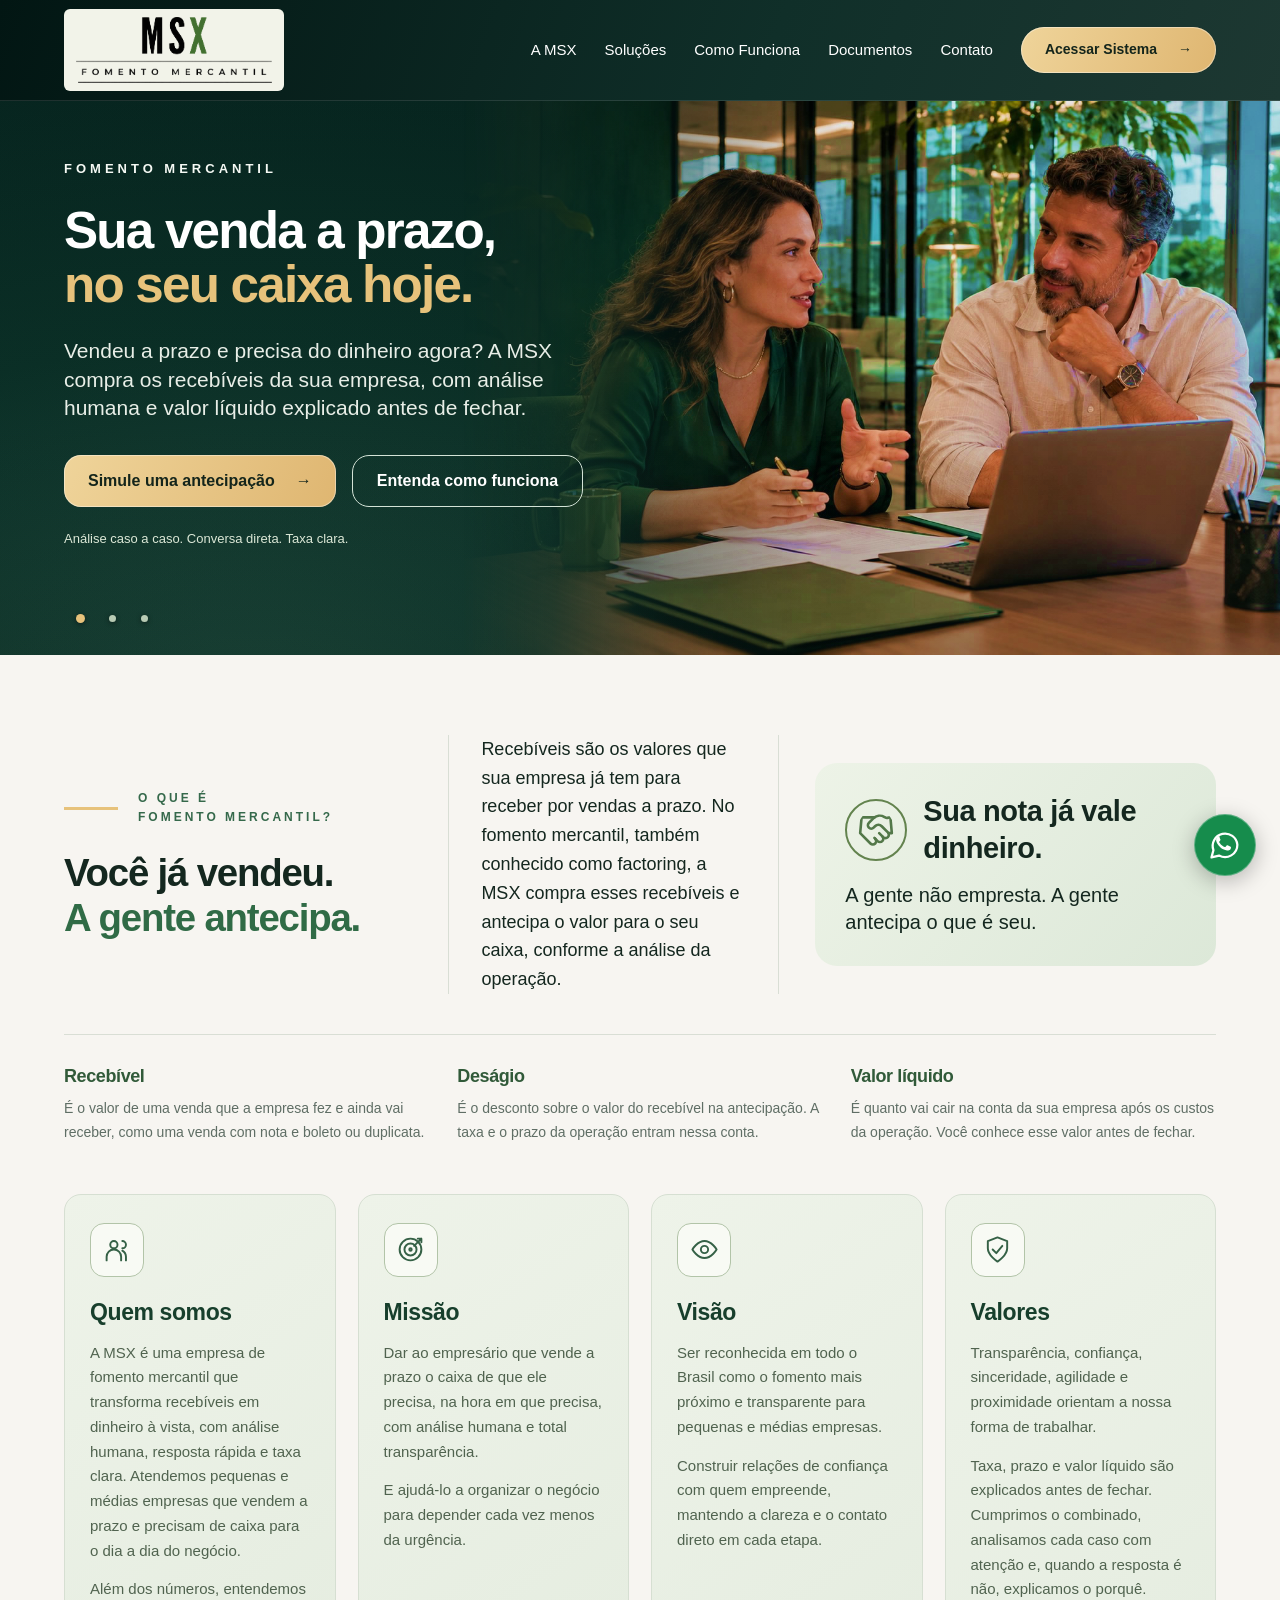
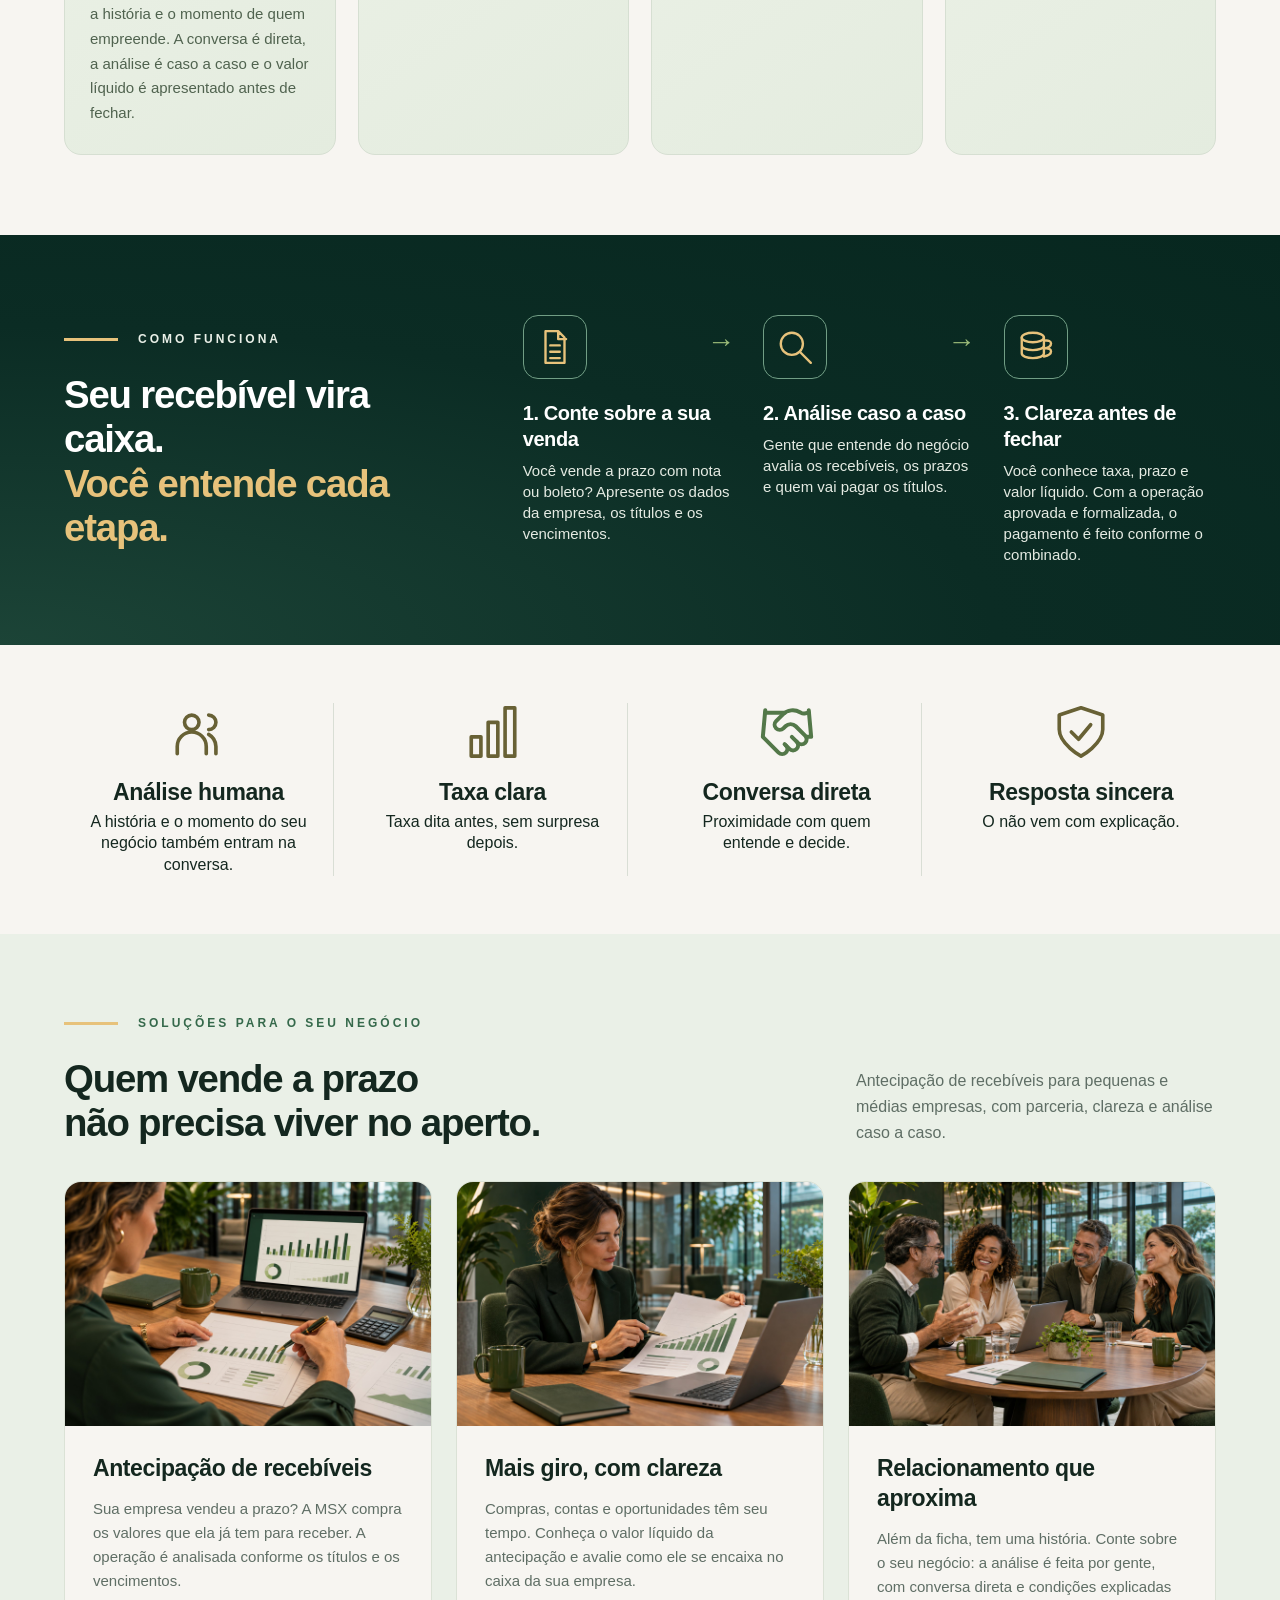
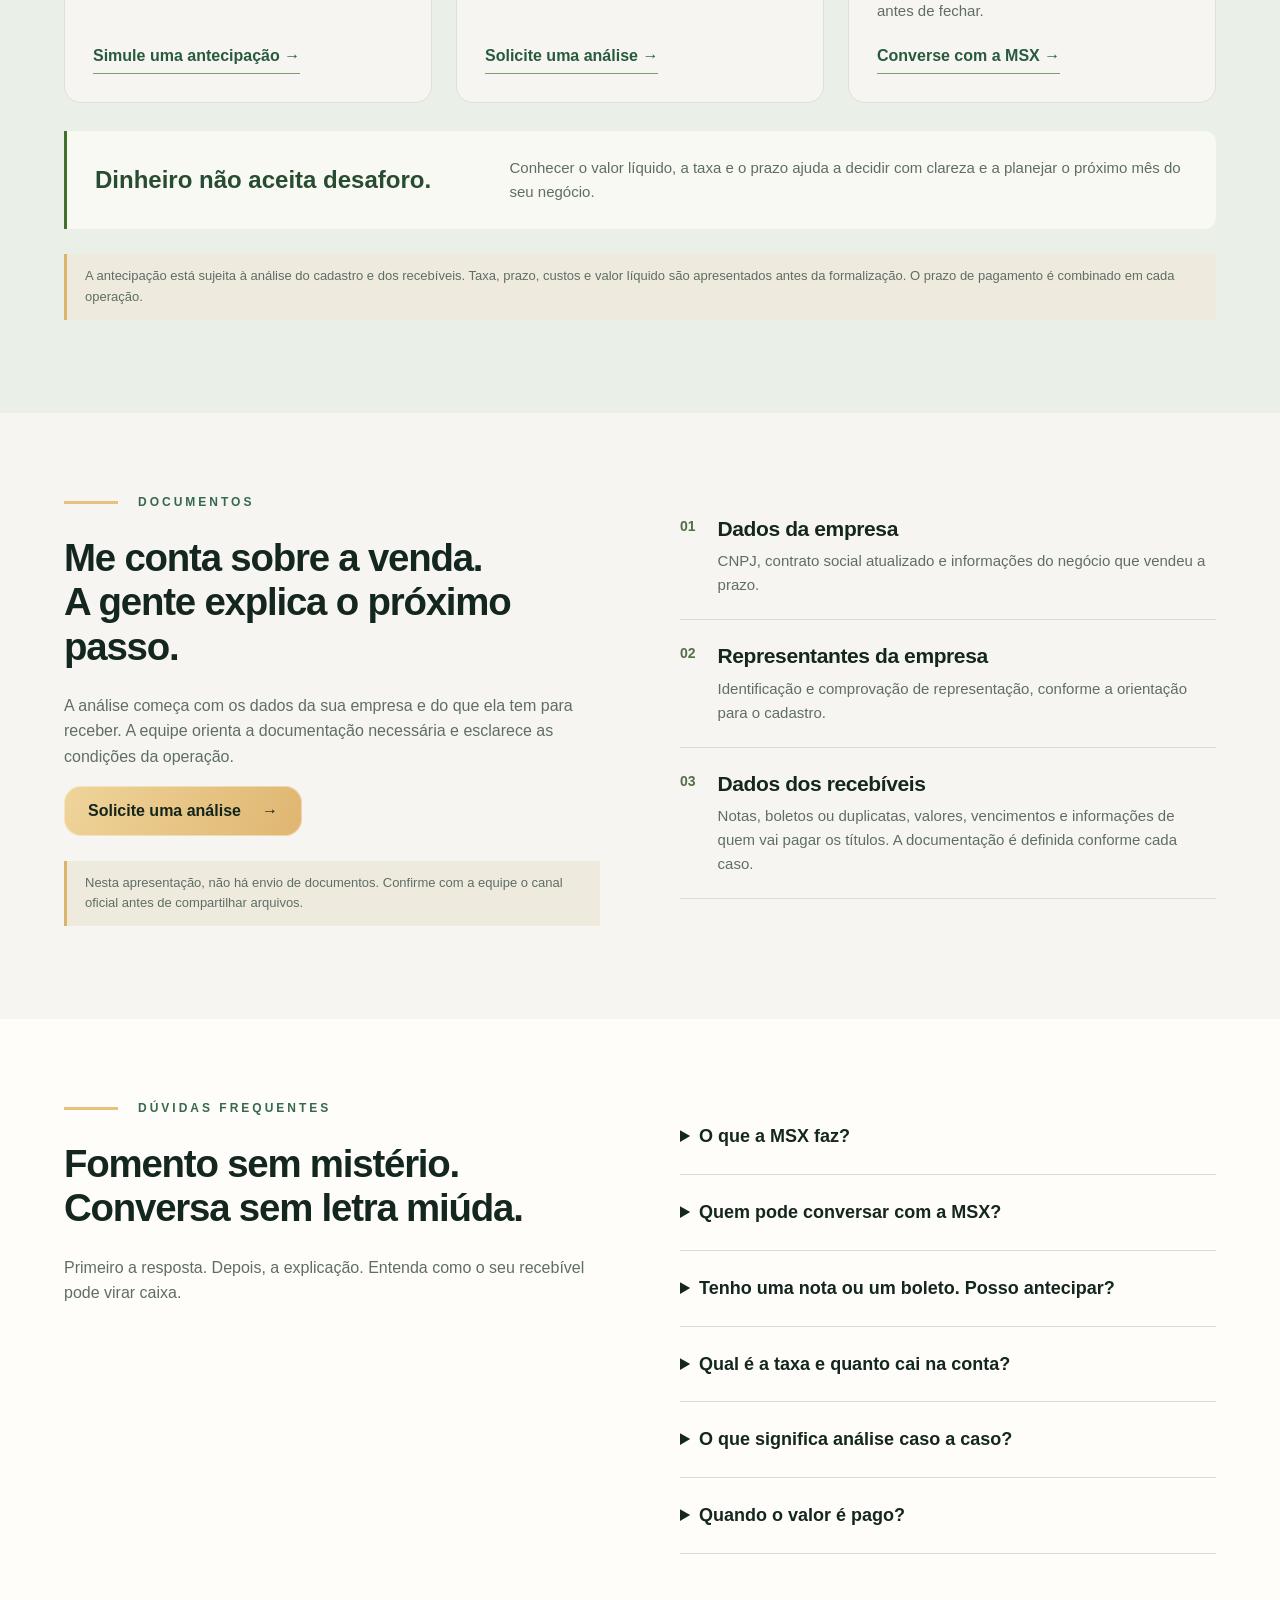
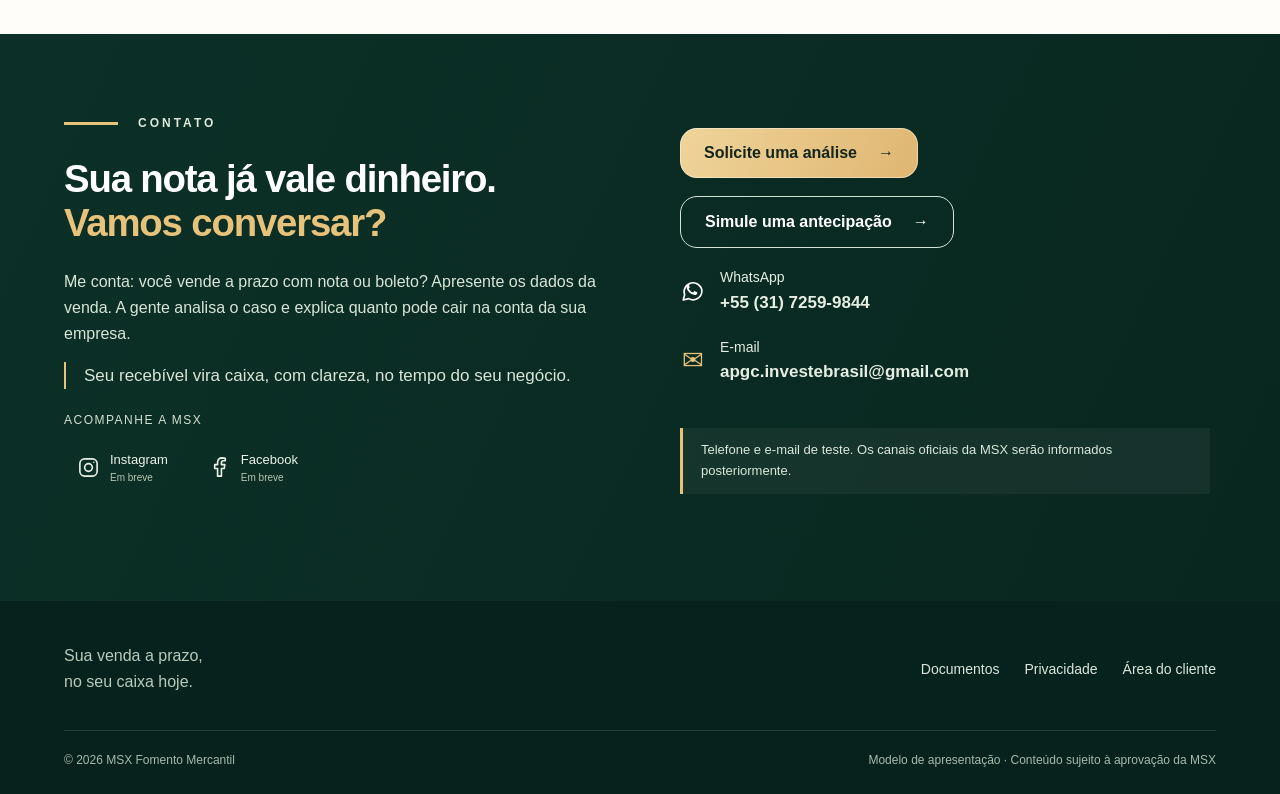
==== commit 8fe03830: "Add files via upload" ====
--- a/index.html
+++ b/index.html
@@ -1,529 +1,824 @@
-<!doctype html>
-<html lang="pt-BR">
-  <head>
-    <meta charset="utf-8" />
-    <meta name="viewport" content="width=device-width,initial-scale=1" />
-    <meta
-      name="description"
-      content="MSX Fomento Mercantil. Transforme suas vendas a prazo em capital para o presente."
-    />
-    <meta name="robots" content="noindex,nofollow" />
-    <meta name="theme-color" content="#092b24" />
-    <title>Capital para o presente | MSX Fomento Mercantil</title>
-    <link rel="icon" type="image/png" href="assets/logo-original-transparente.png" />
-    <link rel="stylesheet" href="assets/style.css?v=20261116-institucional" />
-    <script src="assets/main.js" defer></script>
-  </head>
-  <body>
-    <a class="skip" href="#conteudo">Pular para o conteúdo</a>
-    <header>
-      <div class="container header-inner">
-        <a class="brand" href="index.html" aria-label="MSX Fomento Mercantil - início"
-          ><img
-            src="assets/logo-original-transparente.png"
-            width="1984"
-            height="793"
-            alt="MSX Fomento Mercantil" /></a
-        ><button class="menu" aria-controls="navigation" aria-expanded="false">Menu ☰</button>
-        <nav id="navigation" aria-label="Principal">
-          <a href="index.html#msx">A MSX</a
-          ><a href="index.html#solucoes"
-            >Soluções
-            <!--<span aria-hidden="true">⌄</span>--></a
-          ><a href="index.html#como-funciona">Como Funciona</a
-          ><a href="index.html#documentos">Documentos</a><a href="index.html#contato">Contato</a
-          ><button class="btn" data-client>
-            Acessar Sistema <span aria-hidden="true">→</span>
-          </button>
-        </nav>
-      </div>
-    </header>
-    <main id="conteudo">
-      <section class="hero">
-        <img
-          class="hero-photo"
-          src="assets/negocios.jpg"
-          width="1672"
-          height="941"
-          alt="Empresários analisando juntos o planejamento de seu negócio"
-        />
-        <div class="container">
-          <div class="hero-content">
-            <span class="eyebrow">Fomento Mercantil</span>
-            <h1>Transforme suas<br />vendas a prazo em<br /><em>capital para o presente.</em></h1>
-            <p>
-              A MSX antecipa os valores das suas vendas, dando mais fôlego e flexibilidade para o
-              crescimento do seu negócio.
-            </p>
-            <div class="actions">
-              <button class="btn" data-client>
-                Simule uma antecipação <span aria-hidden="true">→</span></button
-              ><a class="btn outline" href="#como-funciona">Entenda como funciona</a>
-            </div>
-          </div>
-        </div>
-      </section>
-      <section class="section" id="msx">
-        <div class="container intro-grid">
-          <div class="intro-title">
-            <span class="eyebrow">O que é<br />Fomento Mercantil?</span>
-            <h2>
-              É a antecipação<br />de valores das<br /><span class="green">suas vendas.</span>
-            </h2>
-          </div>
-          <div class="intro-text">
-            <p>
-              A MSX compra os direitos de recebimento das suas vendas a prazo (títulos, como
-              duplicatas, cheques ou contratos), e antecipa o valor para você usar agora, sem criar
-              uma dívida no seu balanço.
-            </p>
-          </div>
-          <div class="fact">
-            <div class="fact-top">
-              <img
-                class="icon handshake-icon"
-                src="assets/handshake.svg"
-                width="62"
-                height="62"
-                alt=""
-                aria-hidden="true"
-              />
-              <h3>Não é empréstimo.</h3>
-            </div>
-            <p>Você recebe hoje o valor de uma venda que já é sua.</p>
-          </div>
-        </div>
-        <!-- Conteúdo institucional proposto para validação pela MSX. -->
-        <div class="container institutional-cards" aria-label="Sobre a MSX">
-          <article class="institutional-card">
-            <span class="institutional-icon">
-              <svg
-                viewBox="0 0 24 24"
-                fill="none"
-                stroke="currentColor"
-                stroke-width="1.6"
-                stroke-linecap="round"
-                stroke-linejoin="round"
-                aria-hidden="true"
-              >
-                <circle cx="9" cy="8" r="3" />
-                <path d="M3 21v-3a6 6 0 0 1 12 0v3M16 5a3 3 0 0 1 0 6m3 10v-3a6 6 0 0 0-3-5" />
-              </svg>
-            </span>
-            <h3>Quem somos</h3>
-            <p>
-              Fomento mercantil com foco em empresas, recebíveis e relações próximas, conectando
-              vendas a prazo às necessidades do presente.
-            </p>
-          </article>
-          <article class="institutional-card">
-            <span class="institutional-icon">
-              <svg
-                viewBox="0 0 24 24"
-                fill="none"
-                stroke="currentColor"
-                stroke-width="1.6"
-                stroke-linecap="round"
-                stroke-linejoin="round"
-                aria-hidden="true"
-              >
-                <circle cx="12" cy="12" r="9" />
-                <circle cx="12" cy="12" r="5" />
-                <circle cx="12" cy="12" r="1" />
-                <path d="m15 9 6-6m-3 0h3v3" />
-              </svg>
-            </span>
-            <h3>Missão</h3>
-            <p>
-              Dar mais fôlego ao dia a dia de quem empreende, com soluções de fomento e clareza em
-              cada etapa da relação.
-            </p>
-          </article>
-          <article class="institutional-card">
-            <span class="institutional-icon">
-              <svg
-                viewBox="0 0 24 24"
-                fill="none"
-                stroke="currentColor"
-                stroke-width="1.6"
-                stroke-linecap="round"
-                stroke-linejoin="round"
-                aria-hidden="true"
-              >
-                <path d="M2 12s4-7 10-7 10 7 10 7-4 7-10 7S2 12 2 12Z" />
-                <circle cx="12" cy="12" r="3" />
-              </svg>
-            </span>
-            <h3>Visão</h3>
-            <p>
-              Ser uma parceira de referência para empresas que buscam transformar suas vendas em
-              oportunidades de crescimento sustentável.
-            </p>
-          </article>
-          <article class="institutional-card">
-            <span class="institutional-icon">
-              <svg
-                viewBox="0 0 24 24"
-                fill="none"
-                stroke="currentColor"
-                stroke-width="1.6"
-                stroke-linecap="round"
-                stroke-linejoin="round"
-                aria-hidden="true"
-              >
-                <path d="m12 2 8 3v6c0 6-8 11-8 11S4 17 4 11V5Z" />
-                <path d="m8 12 3 3 5-6" />
-              </svg>
-            </span>
-            <h3>Valores</h3>
-            <p>
-              Ética, transparência, respeito e proximidade: princípios que orientam o atendimento e
-              a construção de parcerias duradouras.
-            </p>
-          </article>
-        </div>
-      </section>
-      <section class="section process" id="como-funciona">
-        <div class="container process-grid">
-          <div>
-            <span class="eyebrow">Como Funciona</span>
-            <h2>
-              Um processo <em>simples,<br />rápido e transparente.</em>
-            </h2>
-          </div>
-          <ol class="steps">
-            <li>
-              <svg class="icon" viewBox="0 0 24 24" aria-hidden="true">
-                <path d="M6 2h8l4 4v16H6zM14 2v5h5M9 11h6m-6 4h6m-6 4h6" />
-              </svg>
-              <h3>1. Envie seus títulos</h3>
-              <p>Compartilhe as informações das suas vendas a prazo.</p>
-            </li>
-            <li>
-              <svg class="icon" viewBox="0 0 24 24" aria-hidden="true">
-                <circle cx="10" cy="10" r="7" />
-                <path d="m15 15 7 7" />
-              </svg>
-              <h3>2. Análise da operação</h3>
-              <p>Avaliamos os títulos e apresentamos as condições.</p>
-            </li>
-            <li>
-              <svg class="icon" viewBox="0 0 24 24" aria-hidden="true">
-                <ellipse cx="10" cy="6" rx="7" ry="3" />
-                <path
-                  d="M3 6v5c0 4 14 4 14 0V6M3 11v5c0 4 14 4 14 0v-5m0-3c6-1 6 4 0 5m0 0c6-1 6 4 0 5"
-                />
-              </svg>
-              <h3>3. Receba o valor</h3>
-              <p>Com a aprovação, você recebe o valor antecipado e mantém o foco no seu negócio.</p>
-            </li>
-          </ol>
-        </div>
-      </section>
-      <div class="container benefits">
-        <div class="benefit">
-          <svg class="icon" viewBox="0 0 24 24" aria-hidden="true">
-            <path d="m14 1-11 13h8l-2 9 12-14h-8z" />
-          </svg>
-          <h3>Mais fôlego</h3>
-          <p>para o seu fluxo de caixa.</p>
-        </div>
-        <div class="benefit">
-          <svg class="icon" viewBox="0 0 24 24" aria-hidden="true">
-            <path d="M3 14h4v8H3zm7-6h4v14h-4zm7-6h4v20h-4z" />
-          </svg>
-          <h3>Flexibilidade</h3>
-          <p>para planejar compras<br />e compromissos.</p>
-        </div>
-        <div class="benefit">
-          <img
-            class="icon handshake-icon"
-            src="assets/handshake.svg"
-            width="62"
-            height="62"
-            alt=""
-            aria-hidden="true"
-          />
-          <h3>Parceria próxima</h3>
-          <p>com atendimento<br />especializado.</p>
-        </div>
-        <div class="benefit">
-          <svg class="icon" viewBox="0 0 24 24" aria-hidden="true">
-            <path d="M12 2 3 5v6c0 6 9 11 9 11s9-5 9-11V5zM8 12l3 3 5-6" />
-          </svg>
-          <h3>Segurança</h3>
-          <p>e clareza em todas<br />as etapas.</p>
-        </div>
-      </div>
-      <section class="section solutions" id="solucoes">
-        <div class="container">
-          <div class="section-heading">
-            <div>
-              <span class="eyebrow">Soluções para o seu negócio</span>
-              <h2>O valor das suas vendas.<br />Novas possibilidades para crescer.</h2>
-            </div>
-            <p>Conheça como a antecipação pode fazer parte dos próximos passos da sua empresa.</p>
-          </div>
-          <div class="cards">
-            <article class="card">
-              <img
-                src="assets/fluxo-caixa.jpg"
-                width="1536"
-                height="1024"
-                alt="Análise de fluxo de caixa com gráficos e calculadora"
-                loading="lazy"
-                decoding="async"
-              />
-              <div class="card-body">
-                <h3>Antecipação de recebíveis</h3>
-                <p>
-                  Suas vendas a prazo podem se transformar em recursos para organizar o caixa e dar
-                  continuidade à rotina da empresa.
-                </p>
-                <button data-client>
-                  Simule uma antecipação <span aria-hidden="true">→</span>
-                </button>
-              </div>
-            </article>
-            <article class="card">
-              <img
-                src="assets/crescimento-financeiro.jpg"
-                width="1536"
-                height="1024"
-                alt="Empresária avaliando gráficos de crescimento financeiro"
-                loading="lazy"
-                decoding="async"
-              />
-              <div class="card-body">
-                <h3>Capital para novas oportunidades</h3>
-                <p>
-                  Planeje compras, compromissos e oportunidades com mais flexibilidade. Converse
-                  sobre os recebíveis disponíveis para análise.
-                </p>
-                <button data-client>Solicite uma análise <span aria-hidden="true">→</span></button>
-              </div>
-            </article>
-            <article class="card">
-              <img
-                src="assets/relacionamento-empresarial.jpg"
-                width="1536"
-                height="1024"
-                alt="Grupo de empresários conversando em um escritório"
-                loading="lazy"
-                decoding="async"
-              />
-              <div class="card-body">
-                <h3>Relacionamento que aproxima</h3>
-                <p>
-                  Uma conversa sobre o seu negócio, com informações claras sobre os títulos, a
-                  documentação e as condições de cada operação.
-                </p>
-                <a
-                  class="card-contact"
-                  href="https://wa.me/553172599844"
-                  target="_blank"
-                  rel="noopener noreferrer"
-                  >Converse com a MSX <span aria-hidden="true">→</span></a
-                >
-              </div>
-            </article>
-          </div>
-          <p class="note">
-            As operações estão sujeitas à análise dos títulos, do cadastro e das condições
-            comerciais. Prazos e valores são apresentados antes da formalização.
-          </p>
-        </div>
-      </section>
-      <section class="section" id="documentos">
-        <div class="container split">
-          <div>
-            <span class="eyebrow">Documentos</span>
-            <h2>Uma boa análise começa<br />com informações claras.</h2>
-            <p>
-              Organize os dados da sua empresa e dos recebíveis. A equipe orientará quais documentos
-              são necessários de acordo com a operação.
-            </p>
-            <button class="btn" data-client>
-              Solicite uma análise <span aria-hidden="true">→</span>
-            </button>
-            <p class="note">
-              Nesta apresentação, não há envio de documentos. Aguarde a indicação de um canal
-              oficial e seguro para compartilhar arquivos.
-            </p>
-          </div>
-          <ol class="docs">
-            <li>
-              <b>01</b>
-              <div>
-                <h3>Sobre a empresa</h3>
-                <p>CNPJ, contrato social atualizado e informações cadastrais.</p>
-              </div>
-            </li>
-            <li>
-              <b>02</b>
-              <div>
-                <h3>Sobre os representantes</h3>
-                <p>
-                  Identificação e documentos de representação, conforme orientação do atendimento.
-                </p>
-              </div>
-            </li>
-            <li>
-              <b>03</b>
-              <div>
-                <h3>Sobre as vendas a prazo</h3>
-                <p>
-                  Relação dos títulos, vencimentos e documentos que comprovem a origem comercial dos
-                  recebíveis.
-                </p>
-              </div>
-            </li>
-          </ol>
-        </div>
-      </section>
-      <!--
-      <section class="section faq">
-        <div class="container split">
-          <div>
-            <span class="eyebrow">Dúvidas frequentes</span>
-            <h2>Entenda as etapas.<br />Decida com tranquilidade.</h2>
-            <p>
-              Informação simples para começar uma conversa sobre as necessidades da sua empresa.
-            </p>
-          </div>
-          <div>
-            <details>
-              <summary>Quais títulos podem ser apresentados?</summary>
-              <p>
-                Apresente os recebíveis originados das vendas da sua empresa. A possibilidade de
-                antecipação será avaliada conforme as características e os documentos de cada
-                título.
-              </p>
-            </details>
-            <details>
-              <summary>Como são definidos os valores e as condições?</summary>
-              <p>
-                As condições são apresentadas após análise do cadastro, dos títulos e dos prazos
-                envolvidos. Não há aprovação automática nem taxas pré-definidas neste modelo.
-              </p>
-            </details>
-            <details>
-              <summary>Posso conhecer as condições antes de decidir?</summary>
-              <p>
-                Sim. A proposta deve esclarecer o valor líquido a receber, os custos, os prazos e as
-                etapas antes da formalização da operação.
-              </p>
-            </details>
-            <details>
-              <summary>O botão de simulação já calcula uma proposta?</summary>
-              <p>
-                Nesta apresentação, os botões abrem o mesmo formulário demonstrativo da área do
-                cliente. O cálculo de propostas e o acesso ao portal dependem de integração futura.
-              </p>
-            </details>
-          </div>
-        </div>
-      </section>
-	  -->
-      <section class="section contact" id="contato">
-        <div class="container split">
-          <div>
-            <span class="eyebrow">Contato</span>
-            <h2>Seu negócio tem planos.<br /><em>Vamos conversar sobre eles.</em></h2>
-            <p>
-              Conte o momento da sua empresa e conheça as possibilidades para transformar vendas a
-              prazo em capital para o presente.
-            </p>
-          </div>
-          <div class="contact-actions">
-            <button class="btn" data-client>
-              Solicite uma análise <span aria-hidden="true">→</span></button
-            ><button class="btn outline" data-client>
-              Simule uma antecipação <span aria-hidden="true">→</span>
-            </button>
-            <div class="contact-details" aria-label="Canais de contato para teste">
-              <a href="https://wa.me/553172599844" target="_blank" rel="noopener noreferrer"
-                ><img
-                  src="assets/whatsapp.svg"
-                  width="26"
-                  height="26"
-                  alt=""
-                  aria-hidden="true"
-                /><span>WhatsApp<br /><strong>+55 (31) 7259-9844</strong></span></a
-              >
-              <a href="mailto:apgc.investebrasil@gmail.com"
-                ><span class="email-icon" aria-hidden="true">✉</span
-                ><span>E-mail<br /><strong>apgc.investebrasil@gmail.com</strong></span></a
-              >
-            </div>
-            <p class="note">
-              Telefone e e-mail de teste. Os canais oficiais da MSX serão informados posteriormente.
-            </p>
-          </div>
-        </div>
-      </section>
-    </main>
-    <footer class="footer">
-      <div class="container">
-        <div class="footer-top">
-          <a class="brand" href="index.html"
-            ><img
-              src="assets/logo-original-transparente.png"
-              width="1984"
-              height="793"
-              alt="MSX Fomento Mercantil"
-          /></a>
-          <p>Mais fôlego para o presente.<br />Mais possibilidades para o seu negócio.</p>
-          <div class="footer-links">
-            <a href="index.html#documentos">Documentos</a><a href="privacidade.html">Privacidade</a
-            ><a href="#" data-client>Área do cliente</a>
-          </div>
-        </div>
-        <div class="footer-bottom">
-          <span>© 2026 MSX Fomento Mercantil</span
-          ><span>Modelo de apresentação · Conteúdo sujeito à aprovação da MSX</span>
-        </div>
-      </div>
-    </footer>
-    <dialog class="client-dialog" aria-labelledby="client-title">
-      <button class="close" aria-label="Fechar">×</button
-      ><span class="eyebrow">ÁREA DO CLIENTE</span>
-      <h2 id="client-title">Bem-vindo.</h2>
-      <p>Portal demonstrativo. Não utilize credenciais reais.</p>
-      <form id="login" class="form">
-        <label
-          >Cedente · CPF ou CNPJ<input
-            name="cedente"
-            required
-            maxlength="18"
-            autocomplete="off" /></label
-        ><label>Usuário<input name="usuario" required maxlength="80" autocomplete="off" /></label
-        ><label
-          >Senha<span class="password"
-            ><input id="senha" type="password" required autocomplete="off" /><button
-              type="button"
-              data-password
-              aria-pressed="false"
-              aria-controls="senha"
-            >
-              Mostrar
-            </button></span
-          ></label
-        ><button class="btn" type="submit">Acessar demonstração ↗</button>
-        <p role="status" class="status" aria-live="polite"></p>
-      </form>
-    </dialog>
-
-    <!-- Contato de teste: substituir o número em todos os links wa.me. -->
-    <a
-      class="whatsapp-float"
-      href="https://wa.me/553172599844"
-      target="_blank"
-      rel="noopener noreferrer"
-      aria-label="Conversar pelo WhatsApp: +55 (31) 7259-9844 (contato de teste)"
-      title="Converse pelo WhatsApp"
-    >
-      <img src="assets/whatsapp.svg" width="34" height="34" alt="" aria-hidden="true" />
-    </a>
-  </body>
-</html>
+<!doctype html>
+<html lang="pt-BR">
+  <head>
+    <meta charset="utf-8" />
+    <meta name="viewport" content="width=device-width,initial-scale=1" />
+    <meta
+      name="description"
+      content="MSX Fomento Mercantil. Sua venda a prazo, no seu caixa hoje. Antecipação de recebíveis para empresas, com análise humana e valor líquido antes de fechar."
+    />
+    <meta name="robots" content="noindex,nofollow" />
+    <meta name="theme-color" content="#092b24" />
+    <title>Sua venda a prazo, no seu caixa hoje. | MSX Fomento Mercantil</title>
+    <link rel="icon" type="image/png" href="assets/logo-original-transparente.png" />
+    <link rel="stylesheet" href="assets/style.css?v=20261118-dots" />
+    <script src="assets/social-config.js?v=20261118" defer></script>
+    <script src="assets/main.js?v=20261118-marca" defer></script>
+    <script src="assets/hero-carousel.js?v=20261118-dots" defer></script>
+  </head>
+  <body>
+    <a class="skip" href="#conteudo">Pular para o conteúdo</a>
+    <header>
+      <div class="container header-inner">
+        <a class="brand" href="index.html" aria-label="MSX Fomento Mercantil - início"
+          ><img
+            src="assets/logo-original-transparente.png"
+            width="1984"
+            height="793"
+            alt="MSX Fomento Mercantil" /></a
+        ><button class="menu" aria-controls="navigation" aria-expanded="false">Menu ☰</button>
+        <nav id="navigation" aria-label="Principal">
+          <a href="index.html#msx">A MSX</a
+          ><a href="index.html#solucoes"
+            >Soluções
+            <!--<span aria-hidden="true">⌄</span>--></a
+          ><a href="index.html#como-funciona">Como Funciona</a
+          ><a href="index.html#documentos">Documentos</a><a href="index.html#contato">Contato</a
+          ><button class="btn" data-client>
+            Acessar Sistema <span aria-hidden="true">→</span>
+          </button>
+        </nav>
+      </div>
+    </header>
+    <main id="conteudo">
+      <section
+        class="hero hero-carousel"
+        aria-roledescription="carrossel"
+        aria-label="Destaques da MSX"
+      >
+        <div class="hero-controls" hidden aria-label="Escolher destaque">
+          <div class="hero-dots" role="group" aria-label="Escolher destaque">
+            <button
+              type="button"
+              data-hero-dot="0"
+              aria-label="Mostrar destaque 1: Sua venda a prazo, no seu caixa hoje."
+              aria-current="true"
+            >
+              <span aria-hidden="true"></span></button
+            ><button
+              type="button"
+              data-hero-dot="1"
+              aria-label="Mostrar destaque 2: Taxa dita antes, sem surpresa depois."
+              aria-current="false"
+            >
+              <span aria-hidden="true"></span></button
+            ><button
+              type="button"
+              data-hero-dot="2"
+              aria-label="Mostrar destaque 3: Além da ficha, tem uma história."
+              aria-current="false"
+            >
+              <span aria-hidden="true"></span>
+            </button>
+          </div>
+        </div>
+        <p class="visually-hidden" data-hero-status aria-live="polite" aria-atomic="true"></p>
+        <div
+          class="hero-slide is-active"
+          role="group"
+          aria-roledescription="slide"
+          aria-label="1 de 3"
+        >
+          <img
+            class="hero-photo"
+            src="assets/negocios.jpg"
+            fetchpriority="high"
+            width="1672"
+            height="941"
+            alt="Empresários conversando sobre os recebíveis e o caixa do negócio"
+            decoding="async"
+          />
+          <div class="container">
+            <div class="hero-content">
+              <span class="eyebrow">Fomento Mercantil</span>
+              <h1 class="hero-title">Sua venda a prazo,<br /><em>no seu caixa hoje.</em></h1>
+              <p>
+                Vendeu a prazo e precisa do dinheiro agora? A MSX compra os recebíveis da sua
+                empresa, com análise humana e valor líquido explicado antes de fechar.
+              </p>
+              <div class="actions">
+                <button class="btn" data-client>
+                  Simule uma antecipação <span aria-hidden="true">→</span></button
+                ><a class="btn outline" href="#como-funciona">Entenda como funciona</a>
+              </div>
+              <p class="hero-assurance">Análise caso a caso. Conversa direta. Taxa clara.</p>
+            </div>
+          </div>
+        </div>
+        <div
+          class="hero-slide"
+          role="group"
+          aria-roledescription="slide"
+          aria-label="2 de 3"
+          aria-hidden="true"
+          inert
+        >
+          <img
+            class="hero-photo"
+            data-src="assets/fluxo-caixa.jpg"
+            width="1672"
+            height="941"
+            alt="Planejamento do caixa da empresa com análise dos recebíveis"
+            decoding="async"
+          />
+          <div class="container">
+            <div class="hero-content">
+              <span class="eyebrow">Clareza em cada etapa</span>
+              <h2 class="hero-title">Taxa dita antes,<br /><em>sem surpresa depois.</em></h2>
+              <p>
+                Quanto vai cair na conta da sua empresa? Antes de fechar, você conhece a taxa, o
+                prazo, os custos e o valor líquido da antecipação.
+              </p>
+              <div class="actions">
+                <button class="btn" data-client>
+                  Simule uma antecipação <span aria-hidden="true">→</span></button
+                ><a class="btn outline" href="#como-funciona">Entenda como funciona</a>
+              </div>
+              <p class="hero-assurance">
+                Sua nota já vale dinheiro. A decisão começa com informação.
+              </p>
+            </div>
+          </div>
+        </div>
+        <div
+          class="hero-slide"
+          role="group"
+          aria-roledescription="slide"
+          aria-label="3 de 3"
+          aria-hidden="true"
+          inert
+        >
+          <img
+            class="hero-photo"
+            data-src="assets/relacionamento-empresarial.jpg"
+            width="1672"
+            height="941"
+            alt="Empresários reunidos em uma conversa sobre seus negócios"
+            decoding="async"
+          />
+          <div class="container">
+            <div class="hero-content">
+              <span class="eyebrow">Análise feita por gente</span>
+              <h2 class="hero-title">Além da ficha,<br /><em>tem uma história.</em></h2>
+              <p>
+                Conte o momento do seu negócio. A MSX analisa cada caso com atenção, conversa direta
+                e condições explicadas com clareza.
+              </p>
+              <div class="actions">
+                <button class="btn" data-client>
+                  Simule uma antecipação <span aria-hidden="true">→</span></button
+                ><a class="btn outline" href="#como-funciona">Entenda como funciona</a>
+              </div>
+              <p class="hero-assurance">Proximidade para entender. Sinceridade para responder.</p>
+            </div>
+          </div>
+        </div>
+      </section>
+      <section class="section" id="msx">
+        <div class="container intro-grid">
+          <div class="intro-title">
+            <span class="eyebrow">O que é<br />Fomento Mercantil?</span>
+            <h2>Você já vendeu.<br /><span class="green">A gente antecipa.</span></h2>
+          </div>
+          <div class="intro-text">
+            <p>
+              Recebíveis são os valores que sua empresa já tem para receber por vendas a prazo. No
+              fomento mercantil, também conhecido como factoring, a MSX compra esses recebíveis e
+              antecipa o valor para o seu caixa, conforme a análise da operação.
+            </p>
+          </div>
+          <div class="fact">
+            <div class="fact-top">
+              <img
+                class="icon handshake-icon"
+                src="assets/handshake.svg"
+                width="62"
+                height="62"
+                alt=""
+                aria-hidden="true"
+              />
+              <h3>Sua nota já vale dinheiro.</h3>
+            </div>
+            <p>A gente não empresta. A gente antecipa o que é seu.</p>
+          </div>
+        </div>
+        <div class="container fomento-terms" aria-label="Entenda os termos da antecipação">
+          <div>
+            <h3>Recebível</h3>
+            <p>
+              É o valor de uma venda que a empresa fez e ainda vai receber, como uma venda com nota
+              e boleto ou duplicata.
+            </p>
+          </div>
+          <div>
+            <h3>Deságio</h3>
+            <p>
+              É o desconto sobre o valor do recebível na antecipação. A taxa e o prazo da operação
+              entram nessa conta.
+            </p>
+          </div>
+          <div>
+            <h3>Valor líquido</h3>
+            <p>
+              É quanto vai cair na conta da sua empresa após os custos da operação. Você conhece
+              esse valor antes de fechar.
+            </p>
+          </div>
+        </div>
+        <div class="container institutional-cards" aria-label="Quem é a MSX">
+          <article class="institutional-card">
+            <span class="institutional-icon">
+              <svg
+                viewBox="0 0 24 24"
+                fill="none"
+                stroke="currentColor"
+                stroke-width="1.6"
+                stroke-linecap="round"
+                stroke-linejoin="round"
+                aria-hidden="true"
+              >
+                <circle cx="9" cy="8" r="3" />
+                <path d="M3 21v-3a6 6 0 0 1 12 0v3M16 5a3 3 0 0 1 0 6m3 10v-3a6 6 0 0 0-3-5" />
+              </svg>
+            </span>
+            <h3 id="titulo-quem-somos">Quem somos</h3>
+            <p class="institutional-summary" hidden>
+              Recebíveis em dinheiro à vista, com análise humana e taxa clara.
+            </p>
+            <div class="institutional-details" id="texto-quem-somos">
+              <p>
+                A MSX é uma empresa de fomento mercantil que transforma recebíveis em dinheiro à
+                vista, com análise humana, resposta rápida e taxa clara. Atendemos pequenas e médias
+                empresas que vendem a prazo e precisam de caixa para o dia a dia do negócio.
+              </p>
+              <p>
+                Além dos números, entendemos a história e o momento de quem empreende. A conversa é
+                direta, a análise é caso a caso e o valor líquido é apresentado antes de fechar.
+              </p>
+            </div>
+            <button
+              class="institutional-toggle"
+              type="button"
+              aria-controls="texto-quem-somos"
+              aria-expanded="false"
+              aria-label="Ler mais sobre quem somos"
+              data-card-title="quem somos"
+              hidden
+            >
+              <span data-read-label>Ler mais</span><span data-read-icon aria-hidden="true">+</span>
+            </button>
+          </article>
+          <article class="institutional-card">
+            <span class="institutional-icon">
+              <svg
+                viewBox="0 0 24 24"
+                fill="none"
+                stroke="currentColor"
+                stroke-width="1.6"
+                stroke-linecap="round"
+                stroke-linejoin="round"
+                aria-hidden="true"
+              >
+                <circle cx="12" cy="12" r="9" />
+                <circle cx="12" cy="12" r="5" />
+                <circle cx="12" cy="12" r="1" />
+                <path d="m15 9 6-6m-3 0h3v3" />
+              </svg>
+            </span>
+            <h3 id="titulo-missao">Missão</h3>
+            <p class="institutional-summary" hidden>
+              Caixa no tempo do seu negócio, com análise humana e transparência.
+            </p>
+            <div class="institutional-details" id="texto-missao">
+              <p>
+                Dar ao empresário que vende a prazo o caixa de que ele precisa, na hora em que
+                precisa, com análise humana e total transparência.
+              </p>
+              <p>E ajudá-lo a organizar o negócio para depender cada vez menos da urgência.</p>
+            </div>
+            <button
+              class="institutional-toggle"
+              type="button"
+              aria-controls="texto-missao"
+              aria-expanded="false"
+              aria-label="Ler mais sobre missão"
+              data-card-title="missão"
+              hidden
+            >
+              <span data-read-label>Ler mais</span><span data-read-icon aria-hidden="true">+</span>
+            </button>
+          </article>
+          <article class="institutional-card">
+            <span class="institutional-icon">
+              <svg
+                viewBox="0 0 24 24"
+                fill="none"
+                stroke="currentColor"
+                stroke-width="1.6"
+                stroke-linecap="round"
+                stroke-linejoin="round"
+                aria-hidden="true"
+              >
+                <path d="M2 12s4-7 10-7 10 7 10 7-4 7-10 7S2 12 2 12Z" />
+                <circle cx="12" cy="12" r="3" />
+              </svg>
+            </span>
+            <h3 id="titulo-visao">Visão</h3>
+            <p class="institutional-summary" hidden>
+              Ser referência em fomento próximo e transparente para pequenas e médias empresas.
+            </p>
+            <div class="institutional-details" id="texto-visao">
+              <p>
+                Ser reconhecida em todo o Brasil como o fomento mais próximo e transparente para
+                pequenas e médias empresas.
+              </p>
+              <p>
+                Construir relações de confiança com quem empreende, mantendo a clareza e o contato
+                direto em cada etapa.
+              </p>
+            </div>
+            <button
+              class="institutional-toggle"
+              type="button"
+              aria-controls="texto-visao"
+              aria-expanded="false"
+              aria-label="Ler mais sobre visão"
+              data-card-title="visão"
+              hidden
+            >
+              <span data-read-label>Ler mais</span><span data-read-icon aria-hidden="true">+</span>
+            </button>
+          </article>
+          <article class="institutional-card">
+            <span class="institutional-icon">
+              <svg
+                viewBox="0 0 24 24"
+                fill="none"
+                stroke="currentColor"
+                stroke-width="1.6"
+                stroke-linecap="round"
+                stroke-linejoin="round"
+                aria-hidden="true"
+              >
+                <path d="m12 2 8 3v6c0 6-8 11-8 11S4 17 4 11V5Z" />
+                <path d="m8 12 3 3 5-6" />
+              </svg>
+            </span>
+            <h3 id="titulo-valores">Valores</h3>
+            <p class="institutional-summary" hidden>
+              Transparência, confiança, sinceridade, agilidade e proximidade.
+            </p>
+            <div class="institutional-details" id="texto-valores">
+              <p>
+                Transparência, confiança, sinceridade, agilidade e proximidade orientam a nossa
+                forma de trabalhar.
+              </p>
+              <p>
+                Taxa, prazo e valor líquido são explicados antes de fechar. Cumprimos o combinado,
+                analisamos cada caso com atenção e, quando a resposta é não, explicamos o porquê.
+              </p>
+            </div>
+            <button
+              class="institutional-toggle"
+              type="button"
+              aria-controls="texto-valores"
+              aria-expanded="false"
+              aria-label="Ler mais sobre valores"
+              data-card-title="valores"
+              hidden
+            >
+              <span data-read-label>Ler mais</span><span data-read-icon aria-hidden="true">+</span>
+            </button>
+          </article>
+        </div>
+      </section>
+      <section class="section process" id="como-funciona">
+        <div class="container process-grid">
+          <div>
+            <span class="eyebrow">Como funciona</span>
+            <h2>Seu recebível vira caixa.<br /><em>Você entende cada etapa.</em></h2>
+          </div>
+          <ol class="steps">
+            <li>
+              <svg class="icon" viewBox="0 0 24 24" aria-hidden="true">
+                <path d="M6 2h8l4 4v16H6zM14 2v5h5M9 11h6m-6 4h6m-6 4h6" />
+              </svg>
+              <h3>1. Conte sobre a sua venda</h3>
+              <p>
+                Você vende a prazo com nota ou boleto? Apresente os dados da empresa, os títulos e
+                os vencimentos.
+              </p>
+            </li>
+            <li>
+              <svg class="icon" viewBox="0 0 24 24" aria-hidden="true">
+                <circle cx="10" cy="10" r="7" />
+                <path d="m15 15 7 7" />
+              </svg>
+              <h3>2. Análise caso a caso</h3>
+              <p>
+                Gente que entende do negócio avalia os recebíveis, os prazos e quem vai pagar os
+                títulos.
+              </p>
+            </li>
+            <li>
+              <svg class="icon" viewBox="0 0 24 24" aria-hidden="true">
+                <ellipse cx="10" cy="6" rx="7" ry="3" />
+                <path
+                  d="M3 6v5c0 4 14 4 14 0V6M3 11v5c0 4 14 4 14 0v-5m0-3c6-1 6 4 0 5m0 0c6-1 6 4 0 5"
+                />
+              </svg>
+              <h3>3. Clareza antes de fechar</h3>
+              <p>
+                Você conhece taxa, prazo e valor líquido. Com a operação aprovada e formalizada, o
+                pagamento é feito conforme o combinado.
+              </p>
+            </li>
+          </ol>
+        </div>
+      </section>
+      <div class="container benefits">
+        <div class="benefit">
+          <svg class="icon" viewBox="0 0 24 24" aria-hidden="true">
+            <circle cx="9" cy="8" r="3" />
+            <path d="M3 21v-3a6 6 0 0 1 12 0v3m1-16a3 3 0 0 1 0 6m3 10v-3a6 6 0 0 0-3-5" />
+          </svg>
+          <h3>Análise humana</h3>
+          <p>A história e o momento do seu negócio também entram na conversa.</p>
+        </div>
+        <div class="benefit">
+          <svg class="icon" viewBox="0 0 24 24" aria-hidden="true">
+            <path d="M3 14h4v8H3zm7-6h4v14h-4zm7-6h4v20h-4z" />
+          </svg>
+          <h3>Taxa clara</h3>
+          <p>Taxa dita antes, sem surpresa depois.</p>
+        </div>
+        <div class="benefit">
+          <img
+            class="icon handshake-icon"
+            src="assets/handshake.svg"
+            width="62"
+            height="62"
+            alt=""
+            aria-hidden="true"
+          />
+          <h3>Conversa direta</h3>
+          <p>Proximidade com quem entende e decide.</p>
+        </div>
+        <div class="benefit">
+          <svg class="icon" viewBox="0 0 24 24" aria-hidden="true">
+            <path d="M12 2 3 5v6c0 6 9 11 9 11s9-5 9-11V5zM8 12l3 3 5-6" />
+          </svg>
+          <h3>Resposta sincera</h3>
+          <p>O não vem com explicação.</p>
+        </div>
+      </div>
+      <section class="section solutions" id="solucoes">
+        <div class="container">
+          <div class="section-heading">
+            <div>
+              <span class="eyebrow">Soluções para o seu negócio</span>
+              <h2>Quem vende a prazo<br />não precisa viver no aperto.</h2>
+            </div>
+            <p>
+              Antecipação de recebíveis para pequenas e médias empresas, com parceria, clareza e
+              análise caso a caso.
+            </p>
+          </div>
+          <div class="cards">
+            <article class="card">
+              <img
+                src="assets/fluxo-caixa.jpg"
+                width="1536"
+                height="1024"
+                alt="Análise de fluxo de caixa e recebíveis de uma empresa"
+                loading="lazy"
+                decoding="async"
+              />
+              <div class="card-body">
+                <h3>Antecipação de recebíveis</h3>
+                <p>
+                  Sua empresa vendeu a prazo? A MSX compra os valores que ela já tem para receber. A
+                  operação é analisada conforme os títulos e os vencimentos.
+                </p>
+                <button data-client>
+                  Simule uma antecipação <span aria-hidden="true">→</span>
+                </button>
+              </div>
+            </article>
+            <article class="card">
+              <img
+                src="assets/crescimento-financeiro.jpg"
+                width="1536"
+                height="1024"
+                alt="Empresária avaliando o planejamento financeiro do negócio"
+                loading="lazy"
+                decoding="async"
+              />
+              <div class="card-body">
+                <h3>Mais giro, com clareza</h3>
+                <p>
+                  Compras, contas e oportunidades têm seu tempo. Conheça o valor líquido da
+                  antecipação e avalie como ele se encaixa no caixa da sua empresa.
+                </p>
+                <button data-client>Solicite uma análise <span aria-hidden="true">→</span></button>
+              </div>
+            </article>
+            <article class="card">
+              <img
+                src="assets/relacionamento-empresarial.jpg"
+                width="1536"
+                height="1024"
+                alt="Empresários conversando diretamente sobre seus negócios"
+                loading="lazy"
+                decoding="async"
+              />
+              <div class="card-body">
+                <h3>Relacionamento que aproxima</h3>
+                <p>
+                  Além da ficha, tem uma história. Conte sobre o seu negócio: a análise é feita por
+                  gente, com conversa direta e condições explicadas antes de fechar.
+                </p>
+                <a
+                  class="card-contact"
+                  href="https://wa.me/553172599844"
+                  target="_blank"
+                  rel="noopener noreferrer"
+                  >Converse com a MSX <span aria-hidden="true">→</span></a
+                >
+              </div>
+            </article>
+          </div>
+          <aside class="cash-principle" aria-label="Caixa em ordem">
+            <strong>Dinheiro não aceita desaforo.</strong>
+            <p>
+              Conhecer o valor líquido, a taxa e o prazo ajuda a decidir com clareza e a planejar o
+              próximo mês do seu negócio.
+            </p>
+          </aside>
+          <p class="note">
+            A antecipação está sujeita à análise do cadastro e dos recebíveis. Taxa, prazo, custos e
+            valor líquido são apresentados antes da formalização. O prazo de pagamento é combinado
+            em cada operação.
+          </p>
+        </div>
+      </section>
+      <section class="section" id="documentos">
+        <div class="container split">
+          <div>
+            <span class="eyebrow">Documentos</span>
+            <h2>Me conta sobre a venda.<br />A gente explica o próximo passo.</h2>
+            <p>
+              A análise começa com os dados da sua empresa e do que ela tem para receber. A equipe
+              orienta a documentação necessária e esclarece as condições da operação.
+            </p>
+            <button class="btn" data-client>
+              Solicite uma análise <span aria-hidden="true">→</span>
+            </button>
+            <p class="note">
+              Nesta apresentação, não há envio de documentos. Confirme com a equipe o canal oficial
+              antes de compartilhar arquivos.
+            </p>
+          </div>
+          <ol class="docs">
+            <li>
+              <b>01</b>
+              <div>
+                <h3>Dados da empresa</h3>
+                <p>CNPJ, contrato social atualizado e informações do negócio que vendeu a prazo.</p>
+              </div>
+            </li>
+            <li>
+              <b>02</b>
+              <div>
+                <h3>Representantes da empresa</h3>
+                <p>
+                  Identificação e comprovação de representação, conforme a orientação para o
+                  cadastro.
+                </p>
+              </div>
+            </li>
+            <li>
+              <b>03</b>
+              <div>
+                <h3>Dados dos recebíveis</h3>
+                <p>
+                  Notas, boletos ou duplicatas, valores, vencimentos e informações de quem vai pagar
+                  os títulos. A documentação é definida conforme cada caso.
+                </p>
+              </div>
+            </li>
+          </ol>
+        </div>
+      </section>
+      <section class="section faq" id="duvidas">
+        <div class="container split">
+          <div>
+            <span class="eyebrow">Dúvidas frequentes</span>
+            <h2>Fomento sem mistério.<br />Conversa sem letra miúda.</h2>
+            <p>
+              Primeiro a resposta. Depois, a explicação. Entenda como o seu recebível pode virar
+              caixa.
+            </p>
+          </div>
+          <div>
+            <details>
+              <summary>O que a MSX faz?</summary>
+              <p>
+                A gente não empresta: a gente compra o que a sua empresa já tem para receber por
+                vendas a prazo. Isso é fomento mercantil, também conhecido como factoring. O
+                benefício é a antecipação de recebíveis: o valor da venda chega ao caixa antes do
+                vencimento, conforme as condições da operação.
+              </p>
+            </details>
+            <details>
+              <summary>Quem pode conversar com a MSX?</summary>
+              <p>
+                Empresários de pequenas e médias empresas que vendem a prazo e precisam de caixa. O
+                atendimento de fomento é voltado a empresas, com análise do cadastro, dos recebíveis
+                e do momento de cada negócio.
+              </p>
+            </details>
+            <details>
+              <summary>Tenho uma nota ou um boleto. Posso antecipar?</summary>
+              <p>
+                Apresente os dados da venda, o valor, o vencimento e quem vai pagar o título. A
+                equipe avalia a origem comercial e os documentos. Cada recebível passa por análise;
+                apresentar um título não significa aprovação.
+              </p>
+            </details>
+            <details>
+              <summary>Qual é a taxa e quanto cai na conta?</summary>
+              <p>
+                A taxa depende do prazo, de quem vai pagar o título e da análise da operação. Com os
+                dados dos recebíveis, mostramos o deságio, os custos e o valor líquido — quanto vai
+                cair na conta da sua empresa. Taxa dita antes, sem surpresa depois.
+              </p>
+            </details>
+            <details>
+              <summary>O que significa análise caso a caso?</summary>
+              <p>
+                É olhar os números e também entender a história e o momento da empresa. A conversa é
+                feita por gente e considera os dados do cadastro e dos títulos. A resposta vem
+                depois dessa análise, com condições claras.
+              </p>
+            </details>
+            <details>
+              <summary>Quando o valor é pago?</summary>
+              <p>
+                O prazo é informado na proposta. Após a aprovação, a conferência dos documentos e a
+                formalização, o pagamento segue o combinado. Você conhece o valor líquido e o prazo
+                antes de fechar.
+              </p>
+            </details>
+          </div>
+        </div>
+      </section>
+      <section class="section contact" id="contato">
+        <div class="container split">
+          <div>
+            <span class="eyebrow">Contato</span>
+            <h2>Sua nota já vale dinheiro.<br /><em>Vamos conversar?</em></h2>
+            <p>
+              Me conta: você vende a prazo com nota ou boleto? Apresente os dados da venda. A gente
+              analisa o caso e explica quanto pode cair na conta da sua empresa.
+            </p>
+            <p class="contact-signature">
+              Seu recebível vira caixa, com clareza, no tempo do seu negócio.
+            </p>
+            <div class="social-presence">
+              <p>Acompanhe a MSX</p>
+              <div class="social-links">
+                <a
+                  class="social-link"
+                  data-social="instagram"
+                  role="link"
+                  aria-disabled="true"
+                  tabindex="0"
+                  aria-label="Instagram da MSX: perfil em breve"
+                  title="Instagram: perfil em breve"
+                  ><svg
+                    viewBox="0 0 24 24"
+                    fill="none"
+                    stroke="currentColor"
+                    stroke-width="1.7"
+                    stroke-linecap="round"
+                    stroke-linejoin="round"
+                    aria-hidden="true"
+                  >
+                    <rect x="3" y="3" width="18" height="18" rx="5" />
+                    <circle cx="12" cy="12" r="4" />
+                    <circle cx="17.5" cy="6.5" r=".8" fill="currentColor" stroke="none" /></svg
+                  ><span>Instagram<small data-social-state>Em breve</small></span></a
+                ><a
+                  class="social-link"
+                  data-social="facebook"
+                  role="link"
+                  aria-disabled="true"
+                  tabindex="0"
+                  aria-label="Facebook da MSX: perfil em breve"
+                  title="Facebook: perfil em breve"
+                  ><svg
+                    viewBox="0 0 24 24"
+                    fill="none"
+                    stroke="currentColor"
+                    stroke-width="1.7"
+                    stroke-linecap="round"
+                    stroke-linejoin="round"
+                    aria-hidden="true"
+                  >
+                    <path
+                      d="M14 21v-8h3l.5-4H14V7c0-1 .3-2 2-2h2V2.4A22 22 0 0 0 15 2c-3 0-5 1.8-5 5v2H7v4h3v8Z"
+                    /></svg
+                  ><span>Facebook<small data-social-state>Em breve</small></span></a
+                >
+              </div>
+            </div>
+          </div>
+          <div class="contact-actions">
+            <button class="btn" data-client>
+              Solicite uma análise <span aria-hidden="true">→</span></button
+            ><button class="btn outline" data-client>
+              Simule uma antecipação <span aria-hidden="true">→</span>
+            </button>
+            <div class="contact-details" aria-label="Canais de contato para teste">
+              <a href="https://wa.me/553172599844" target="_blank" rel="noopener noreferrer"
+                ><img
+                  src="assets/whatsapp.svg"
+                  width="26"
+                  height="26"
+                  alt=""
+                  aria-hidden="true"
+                /><span>WhatsApp<br /><strong>+55 (31) 7259-9844</strong></span></a
+              >
+              <a href="mailto:apgc.investebrasil@gmail.com"
+                ><span class="email-icon" aria-hidden="true">✉</span
+                ><span>E-mail<br /><strong>apgc.investebrasil@gmail.com</strong></span></a
+              >
+            </div>
+            <p class="note">
+              Telefone e e-mail de teste. Os canais oficiais da MSX serão informados posteriormente.
+            </p>
+          </div>
+        </div>
+      </section>
+    </main>
+    <footer class="footer">
+      <div class="container">
+        <div class="footer-top">
+          <p>Sua venda a prazo,<br />no seu caixa hoje.</p>
+          <div class="footer-links">
+            <a href="index.html#documentos">Documentos</a>
+            <a href="privacidade.html">Privacidade</a>
+            <a href="#" data-client>Área do cliente</a>
+          </div>
+        </div>
+        <div class="footer-bottom">
+          <span>© 2026 MSX Fomento Mercantil</span
+          ><span>Modelo de apresentação · Conteúdo sujeito à aprovação da MSX</span>
+        </div>
+      </div>
+    </footer>
+    <dialog class="client-dialog" aria-labelledby="client-title">
+      <button class="close" aria-label="Fechar">×</button
+      ><span class="eyebrow">ÁREA DO CLIENTE</span>
+      <h2 id="client-title">Bem-vindo à MSX.</h2>
+      <p>Área do cliente demonstrativa. Nenhum dado é enviado; não utilize credenciais reais.</p>
+      <form id="login" class="form">
+        <label
+          >Empresa que antecipa · CNPJ<input
+            name="cedente"
+            inputmode="numeric"
+            aria-label="CNPJ da empresa que antecipa"
+            required
+            maxlength="18"
+            autocomplete="off" /></label
+        ><label>Usuário<input name="usuario" required maxlength="80" autocomplete="off" /></label
+        ><label
+          >Senha<span class="password"
+            ><input id="senha" type="password" required autocomplete="off" /><button
+              type="button"
+              data-password
+              aria-pressed="false"
+              aria-controls="senha"
+            >
+              Mostrar
+            </button></span
+          ></label
+        ><button class="btn" type="submit">Acessar demonstração ↗</button>
+        <p role="status" class="status" aria-live="polite"></p>
+      </form>
+    </dialog>
+
+    <!-- Contato de teste: substituir o número em todos os links wa.me. -->
+    <a
+      class="whatsapp-float"
+      href="https://wa.me/553172599844"
+      target="_blank"
+      rel="noopener noreferrer"
+      aria-label="Conversar pelo WhatsApp: +55 (31) 7259-9844 (contato de teste)"
+      title="Converse pelo WhatsApp"
+    >
+      <img src="assets/whatsapp.svg" width="34" height="34" alt="" aria-hidden="true" />
+    </a>
+  </body>
+</html>
--- a/assets/style.css
+++ b/assets/style.css
@@ -1,1236 +1,1557 @@
-:root {
-  --green: #103c31;
-  --deep: #092a24;
-  --gold: #e9c57e;
-  --paper: #f7f5f0;
-  --ink: #172b23;
-  --muted: #5f6e65;
-  --line: #d9ded5;
-}
-* {
-  box-sizing: border-box;
-}
-html {
-  scroll-behavior: smooth;
-  scroll-padding-top: 110px;
-}
-body {
-  margin: 0;
-  font:
-    16px/1.6 Arial,
-    Helvetica,
-    sans-serif;
-  background: var(--paper);
-  color: var(--ink);
-}
-a {
-  color: inherit;
-  text-decoration: none;
-}
-button,
-input,
-textarea {
-  font: inherit;
-}
-button {
-  cursor: pointer;
-}
-button,
-a,
-input,
-textarea {
-  outline-offset: 5px;
-}
-img {
-  max-width: 100%;
-}
-.container {
-  width: min(1280px, 90%);
-  margin: auto;
-}
-.skip {
-  position: absolute;
-  top: -80px;
-  padding: 15px;
-  background: var(--gold);
-  z-index: 50;
-}
-.skip:focus {
-  top: 0;
-}
-header {
-  background: linear-gradient(110deg, #092a24, #203c37);
-  position: sticky;
-  top: 0;
-  z-index: 20;
-  border-bottom: 1px solid #ffffff1c;
-}
-.header-inner {
-  height: 100px;
-  display: flex;
-  align-items: center;
-  justify-content: space-between;
-  gap: 25px;
-}
-.brand {
-  display: block;
-  width: 250px;
-  flex-shrink: 0;
-}
-.brand img {
-  display: block;
-  width: 100%;
-  height: auto;
-}
-nav {
-  display: flex;
-  align-items: center;
-  gap: 28px;
-  color: #fff;
-  font-size: 15px;
-}
-.btn {
-  border: 0;
-  display: inline-flex;
-  align-items: center;
-  justify-content: center;
-  gap: 21px;
-  background: linear-gradient(115deg, #f3d99e, #dfb56c);
-  color: #14251b;
-  font-weight: 700;
-  padding: 15px 24px;
-  border-radius: 17px;
-  line-height: 1.25;
-  box-shadow: inset 0 0 0 1px #fff6;
-  transition: transform 0.2s;
-}
-.btn:hover {
-  transform: translateY(-2px);
-}
-.btn.outline {
-  background: transparent;
-  border: 1px solid #d4e3d7;
-  color: #fff;
-  box-shadow: none;
-}
-.header-inner .btn {
-  border-radius: 30px;
-  font-size: 14px;
-  padding: 14px 24px;
-}
-.menu {
-  display: none;
-  color: #fff;
-  background: none;
-  border: 1px solid #ffffff55;
-  border-radius: 6px;
-  padding: 9px 12px;
-}
-.hero {
-  background: radial-gradient(ellipse at 15% 105%, #285d4e, #092b24 65%);
-  position: relative;
-  overflow: hidden;
-  color: #fff;
-  min-height: 540px;
-}
-.hero-photo {
-  position: absolute;
-  right: 0;
-  top: 0;
-  width: 56%;
-  height: 100%;
-  object-fit: cover;
-  object-position: center;
-  clip-path: polygon(30% 0, 100% 0, 100% 100%, 8% 100%, 0 77%);
-  border-left: 2px solid #78c674;
-}
-.hero:after {
-  content: "";
-  position: absolute;
-  inset: 0;
-  background: linear-gradient(90deg, transparent 39%, #12372b33 51%, transparent 75%);
-  pointer-events: none;
-}
-.hero-content {
-  position: relative;
-  z-index: 1;
-  padding: 58px 0 60px;
-  max-width: 620px;
-}
-.eyebrow {
-  display: flex;
-  align-items: center;
-  gap: 20px;
-  font-size: 12px;
-  letter-spacing: 3px;
-  font-weight: 700;
-  text-transform: uppercase;
-  margin-bottom: 24px;
-  color: #35694b;
-}
-.eyebrow:before {
-  content: "";
-  width: 54px;
-  height: 3px;
-  background: var(--gold);
-  flex-shrink: 0;
-}
-.hero .eyebrow {
-  color: #f5f9f4;
-  font-size: 13px;
-  letter-spacing: 4px;
-}
-.hero .eyebrow:before {
-  display: none;
-}
-h1,
-h2,
-h3,
-p {
-  margin-top: 0;
-}
-h1 {
-  font-size: clamp(38px, 4vw, 55px);
-  line-height: 1.06;
-  letter-spacing: -1.8px;
-  margin-bottom: 25px;
-  max-width: 620px;
-}
-h1 em,
-h2 em {
-  font-style: normal;
-  color: var(--gold);
-}
-.hero p {
-  font-size: 21px;
-  line-height: 1.35;
-  max-width: 490px;
-  color: #e8eee7;
-}
-.actions {
-  display: flex;
-  gap: 16px;
-  flex-wrap: wrap;
-  margin-top: 33px;
-}
-h2 {
-  font-size: clamp(30px, 3vw, 43px);
-  line-height: 1.15;
-  letter-spacing: -1.2px;
-  margin-bottom: 24px;
-}
-h2 .green {
-  color: #306b46;
-}
-h3 {
-  font-size: 23px;
-  line-height: 1.3;
-  letter-spacing: -0.4px;
-}
-p {
-  color: var(--muted);
-}
-.section {
-  padding: 80px 0;
-}
-.intro-grid {
-  display: grid;
-  grid-template-columns: 1fr 0.95fr 1.15fr;
-  gap: 36px;
-  align-items: center;
-}
-.intro-title h2 {
-  margin-bottom: 0;
-}
-.intro-text {
-  border-left: 1px solid var(--line);
-  border-right: 1px solid var(--line);
-  padding: 0 32px;
-  font-size: 18px;
-}
-.intro-text p {
-  margin: 0;
-  color: var(--ink);
-}
-.fact {
-  background: linear-gradient(130deg, #edf3e7, #dce8d8);
-  padding: 30px;
-  border-radius: 22px;
-}
-.fact-top {
-  display: flex;
-  align-items: center;
-  gap: 16px;
-}
-.fact h3 {
-  font-size: 29px;
-  margin: 0;
-}
-.fact p {
-  font-size: 20px;
-  line-height: 1.35;
-  margin: 14px 0 0;
-  color: var(--ink);
-}
-.icon {
-  width: 62px;
-  height: 62px;
-  flex-shrink: 0;
-  fill: none;
-  stroke: currentColor;
-  stroke-width: 1.5;
-  stroke-linecap: round;
-  stroke-linejoin: round;
-  color: #63834e;
-}
-.fact .icon {
-  border: 2px solid #63834e;
-  border-radius: 50%;
-  padding: 10px;
-}
-.process {
-  background: radial-gradient(ellipse at 0 100%, #245548, #0b2d27 80%);
-  color: white;
-}
-.process .eyebrow {
-  color: #eaf0e8;
-}
-.process-grid {
-  display: grid;
-  grid-template-columns: 1.15fr 2fr;
-  gap: 60px;
-  align-items: center;
-}
-.process h2 {
-  margin: 0;
-}
-.steps {
-  display: grid;
-  grid-template-columns: repeat(3, 1fr);
-  gap: 28px;
-  list-style: none;
-  margin: 0;
-  padding: 0;
-}
-.steps .icon {
-  color: var(--gold);
-  width: 64px;
-  height: 64px;
-  border: 1px solid #719e85;
-  padding: 12px;
-  border-radius: 15px;
-  margin-bottom: 14px;
-}
-.steps li {
-  position: relative;
-}
-.steps li:not(:last-child):after {
-  content: "→";
-  position: absolute;
-  right: 0;
-  top: 5px;
-  color: #9cbb79;
-  font-size: 28px;
-}
-.steps h3 {
-  font-size: 20px;
-  margin-bottom: 8px;
-}
-.steps p {
-  font-size: 15px;
-  line-height: 1.4;
-  color: #e5ebe3;
-  margin: 0;
-}
-.benefits {
-  display: grid;
-  grid-template-columns: repeat(4, 1fr);
-  padding: 58px 0;
-  gap: 24px;
-  text-align: center;
-}
-.benefit {
-  padding: 0 20px;
-  border-right: 1px solid var(--line);
-}
-.benefit:last-child {
-  border: 0;
-}
-.benefit .icon {
-  color: #686135;
-  height: 58px;
-  width: 58px;
-  margin-bottom: 9px;
-}
-.benefit h3 {
-  font-size: 23px;
-  margin-bottom: 3px;
-}
-.benefit p {
-  color: var(--ink);
-  font-size: 16px;
-  line-height: 1.35;
-  margin: 0;
-}
-.section-heading {
-  display: flex;
-  align-items: end;
-  justify-content: space-between;
-  gap: 50px;
-  margin-bottom: 36px;
-}
-.section-heading h2 {
-  margin: 0;
-}
-.section-heading p {
-  max-width: 360px;
-  margin: 0;
-}
-.solutions {
-  background: #eaf0e7;
-}
-.cards {
-  display: grid;
-  grid-template-columns: repeat(3, 1fr);
-  gap: 24px;
-}
-.card {
-  background: var(--paper);
-  border: 1px solid #dbe2d6;
-  border-radius: 17px;
-  overflow: hidden;
-  display: flex;
-  flex-direction: column;
-}
-.card > img {
-  display: block;
-  width: 100%;
-  height: auto;
-  aspect-ratio: 3/2;
-  object-fit: cover;
-}
-.card-body {
-  padding: 28px;
-  display: flex;
-  flex-direction: column;
-  flex: 1;
-}
-.card h3 {
-  margin-bottom: 13px;
-}
-.card p {
-  font-size: 15px;
-  flex: 1;
-}
-.card button {
-  align-self: start;
-  color: #285b3e;
-  background: none;
-  border: 0;
-  border-bottom: 1px solid #809b70;
-  padding: 5px 0;
-  font-weight: bold;
-}
-.split {
-  display: grid;
-  grid-template-columns: 1fr 1fr;
-  gap: 80px;
-  align-items: start;
-}
-.docs {
-  list-style: none;
-  padding: 0;
-  margin: 0;
-}
-.docs li {
-  display: flex;
-  gap: 22px;
-  padding: 22px 0;
-  border-bottom: 1px solid var(--line);
-}
-.docs b {
-  color: #527044;
-  font-size: 14px;
-}
-.docs h3 {
-  font-size: 21px;
-  margin: 0 0 7px;
-}
-.docs p {
-  margin: 0;
-  font-size: 15px;
-}
-.note {
-  font-size: 13px;
-  border-left: 3px solid #d8b46d;
-  padding: 12px 18px;
-  background: #eeeadd;
-  margin-top: 25px;
-}
-.faq {
-  background: #fffdfa;
-}
-.faq details {
-  padding: 23px 0;
-  border-bottom: 1px solid var(--line);
-}
-summary {
-  font-size: 18px;
-  font-weight: 700;
-  cursor: pointer;
-}
-details p {
-  margin: 14px 0 0;
-  font-size: 15px;
-}
-.contact {
-  background: var(--green);
-  color: white;
-}
-.contact p {
-  color: #d9e5d8;
-}
-.contact .eyebrow {
-  color: #dde8da;
-}
-.contact-actions {
-  display: flex;
-  flex-direction: column;
-  align-items: start;
-  gap: 18px;
-}
-.contact .note {
-  background: #ffffff0c;
-  border-color: var(--gold);
-  color: #dbe7db;
-  max-width: 530px;
-}
-.contact .split {
-  align-items: center;
-}
-.footer {
-  background: #082820;
-  color: #dce5db;
-  padding: 42px 0 24px;
-}
-.footer-top {
-  display: flex;
-  align-items: center;
-  justify-content: space-between;
-  gap: 35px;
-  margin-bottom: 35px;
-}
-.footer-top p {
-  color: #b9cbbc;
-  margin: 0;
-}
-.footer-links {
-  display: flex;
-  gap: 25px;
-  font-size: 14px;
-}
-.footer-bottom {
-  border-top: 1px solid #ffffff20;
-  padding-top: 20px;
-  font-size: 12px;
-  color: #a5baac;
-  display: flex;
-  justify-content: space-between;
-  gap: 25px;
-}
-.skip:focus-visible,
-:focus-visible {
-  outline: 3px solid #bc963f;
-}
-.client-dialog {
-  background: #fcfbf7;
-  color: var(--ink);
-  border: 1px solid #b8c9b6;
-  padding: 35px;
-  width: min(460px, 92%);
-  border-radius: 18px;
-  box-shadow: 0 30px 120px #0006;
-}
-.client-dialog::backdrop {
-  background: #031f19c9;
-  backdrop-filter: blur(4px);
-}
-.close {
-  float: right;
-  background: none;
-  border: 0;
-  color: var(--green);
-  font-size: 30px;
-  line-height: 1;
-}
-.client-dialog h2 {
-  font-size: 33px;
-  margin: 0 0 14px;
-}
-.client-dialog .eyebrow {
-  font-size: 10px;
-  letter-spacing: 2px;
-  margin-bottom: 18px;
-}
-.client-dialog p {
-  font-size: 14px;
-}
-.form {
-  display: grid;
-  gap: 17px;
-}
-.form label {
-  display: grid;
-  gap: 6px;
-  font-size: 13px;
-  color: var(--ink);
-}
-input {
-  width: 100%;
-  padding: 12px 13px;
-  border: 1px solid #bdcbbb;
-  border-radius: 7px;
-  background: #fff;
-  color: var(--ink);
-}
-.password {
-  display: flex;
-  gap: 7px;
-}
-.password button {
-  background: #e7eddf;
-  border: 1px solid #bdcbbb;
-  border-radius: 6px;
-  font-size: 12px;
-  color: var(--green);
-}
-.status {
-  color: var(--green);
-  font-size: 13px;
-  margin: 0;
-}
-.privacy {
-  max-width: 850px;
-}
-.privacy h1 {
-  color: var(--green);
-}
-.privacy h2 {
-  font-size: 27px;
-}
-.privacy p {
-  font-size: 17px;
-}
-@media (min-width: 1550px) {
-  .hero {
-    min-height: 630px;
-  }
-  .hero-content {
-    padding: 80px 0;
-  }
-  h1 {
-    font-size: 59px;
-  }
-  .hero-photo {
-    object-position: 50% 45%;
-  }
-}
-@media (max-width: 1100px) {
-  .brand {
-    width: 205px;
-  }
-  nav {
-    gap: 17px;
-    font-size: 13px;
-  }
-  .header-inner .btn {
-    padding: 13px 17px;
-    font-size: 12px;
-  }
-  .hero-photo {
-    width: 54%;
-  }
-  .hero-content {
-    max-width: 550px;
-  }
-  h1 {
-    font-size: 43px;
-  }
-  .hero p {
-    max-width: 410px;
-    font-size: 19px;
-  }
-  .hero .btn {
-    font-size: 13px;
-    padding: 15px 18px;
-  }
-  .intro-grid {
-    gap: 22px;
-  }
-  .intro-text {
-    padding: 0 22px;
-    font-size: 16px;
-  }
-  .fact {
-    padding: 24px;
-  }
-  .fact h3 {
-    font-size: 23px;
-  }
-  .fact p {
-    font-size: 18px;
-  }
-  .process-grid {
-    gap: 35px;
-  }
-  .steps {
-    gap: 20px;
-  }
-  .steps h3 {
-    font-size: 17px;
-  }
-  .steps p {
-    font-size: 14px;
-  }
-  .split {
-    gap: 45px;
-  }
-  .card-body {
-    padding: 23px;
-  }
-  .card h3 {
-    font-size: 21px;
-  }
-}
-@media (max-width: 850px) {
-  .header-inner {
-    height: 87px;
-  }
-  .menu {
-    display: block;
-  }
-  nav {
-    display: none;
-    position: absolute;
-    top: 87px;
-    left: 0;
-    right: 0;
-    padding: 25px 5%;
-    background: #10382e;
-    border-bottom: 1px solid #75907b;
-    box-shadow: 0 10px 25px #0003;
-  }
-  nav.open {
-    display: flex;
-    flex-direction: column;
-    align-items: stretch;
-    font-size: 16px;
-  }
-  .header-inner .btn {
-    font-size: 15px;
-  }
-  .hero-content {
-    max-width: 58%;
-    padding: 45px 0;
-  }
-  h1 {
-    font-size: 37px;
-  }
-  .hero p {
-    font-size: 17px;
-  }
-  .hero .actions {
-    gap: 12px;
-  }
-  .hero .btn {
-    font-size: 12px;
-    padding: 14px;
-  }
-  .intro-grid {
-    grid-template-columns: 1fr 1fr;
-  }
-  .fact {
-    grid-column: 1/-1;
-  }
-  .fact-top {
-    display: inline-flex;
-  }
-  .intro-text {
-    border-right: 0;
-  }
-  .process-grid {
-    grid-template-columns: 1fr;
-  }
-  .process h2 {
-    max-width: 560px;
-  }
-  .steps {
-    gap: 40px;
-  }
-  .benefits {
-    grid-template-columns: repeat(2, 1fr);
-    row-gap: 35px;
-  }
-  .benefit:nth-child(2) {
-    border: 0;
-  }
-  .cards {
-    gap: 15px;
-  }
-  .card-body {
-    padding: 20px;
-  }
-  .section-heading {
-    gap: 30px;
-  }
-  .split {
-    gap: 35px;
-  }
-  .footer-top {
-    flex-wrap: wrap;
-  }
-  .footer-links {
-    flex-wrap: wrap;
-  }
-}
-@media (max-width: 620px) {
-  html {
-    scroll-padding-top: 85px;
-  }
-  .container {
-    width: 90%;
-  }
-  .brand {
-    width: 200px;
-  }
-  .header-inner {
-    height: 82px;
-  }
-  nav {
-    top: 82px;
-  }
-  .hero {
-    display: flex;
-    flex-direction: column;
-    min-height: 0;
-  }
-  .hero-photo {
-    position: relative;
-    order: 2;
-    width: 100%;
-    height: 290px;
-    clip-path: none;
-    border: 0;
-    object-position: 50% 43%;
-  }
-  .hero-content {
-    max-width: none;
-    padding: 38px 0 36px;
-  }
-  .hero:after {
-    display: none;
-  }
-  .hero .eyebrow {
-    font-size: 11px;
-    letter-spacing: 3px;
-    margin-bottom: 22px;
-  }
-  h1 {
-    font-size: 40px;
-    max-width: 500px;
-    letter-spacing: -1.3px;
-  }
-  .hero p {
-    max-width: 480px;
-    font-size: 19px;
-  }
-  .hero .actions {
-    margin-top: 25px;
-  }
-  .hero .btn {
-    font-size: 13px;
-    padding: 15px 18px;
-  }
-  .section {
-    padding: 54px 0;
-  }
-  .intro-grid,
-  .split,
-  .cards {
-    grid-template-columns: 1fr;
-  }
-  .intro-grid {
-    gap: 25px;
-  }
-  .intro-text {
-    border-left: 0;
-    border-top: 1px solid var(--line);
-    padding: 22px 0 0;
-    font-size: 18px;
-  }
-  .fact {
-    grid-column: auto;
-    padding: 25px;
-  }
-  .fact h3 {
-    font-size: 25px;
-  }
-  .fact p {
-    font-size: 19px;
-  }
-  .process-grid {
-    gap: 35px;
-  }
-  .steps {
-    grid-template-columns: 1fr;
-    gap: 28px;
-  }
-  .steps li {
-    padding-left: 84px;
-    min-height: 75px;
-  }
-  .steps .icon {
-    position: absolute;
-    left: 0;
-    top: 0;
-  }
-  .steps li:not(:last-child):after {
-    display: none;
-  }
-  .steps h3 {
-    font-size: 21px;
-  }
-  .steps p {
-    font-size: 16px;
-  }
-  .benefits {
-    gap: 30px 0;
-    padding: 43px 0;
-  }
-  .benefit {
-    padding: 0 12px;
-  }
-  .benefit h3 {
-    font-size: 20px;
-  }
-  .benefit p {
-    font-size: 14px;
-  }
-  .benefit .icon {
-    width: 48px;
-    height: 48px;
-  }
-  .section-heading {
-    display: block;
-  }
-  .section-heading p {
-    margin-top: 22px;
-  }
-  .cards {
-    gap: 25px;
-  }
-  .card-body {
-    padding: 26px;
-  }
-  .card h3 {
-    font-size: 24px;
-  }
-  .card p {
-    font-size: 16px;
-  }
-  .split {
-    gap: 30px;
-  }
-  .eyebrow {
-    font-size: 10px;
-    letter-spacing: 2px;
-    gap: 15px;
-  }
-  .footer-top {
-    align-items: start;
-    flex-direction: column;
-    gap: 25px;
-  }
-  .footer-links {
-    gap: 12px 20px;
-  }
-  .footer-bottom {
-    flex-direction: column;
-    gap: 12px;
-  }
-  .client-dialog {
-    padding: 28px;
-  }
-  .contact h2 {
-    font-size: 36px;
-  }
-}
-@media (prefers-reduced-motion: reduce) {
-  html {
-    scroll-behavior: auto;
-  }
-  .btn {
-    transition: none;
-  }
-}
-
-/* Aperto de mãos: proporção fixa, com espaço para os traços. */
-.handshake-icon {
-  object-fit: contain;
-  aspect-ratio: 1/1;
-}
-.fact .handshake-icon {
-  padding: 10px;
-}
-.benefit .handshake-icon {
-  display: inline-block;
-}
-
-/* Revisão visual: verde profundo e transição fotográfica translúcida. */
-:root {
-  --green: #0c3027;
-  --deep: #06241e;
-  --gold: #e7c27b;
-  --paper: #f7f5f1;
-  --ink: #14271f;
-}
-header {
-  background: linear-gradient(110deg, #021613 0%, #102f29 60%, #1d3832 100%);
-}
-.brand {
-  width: 220px;
-  padding: 8px 12px;
-  background: #f2f3e9;
-  border-radius: 6px;
-}
-.brand img {
-  display: block;
-  width: 100%;
-  height: auto;
-  object-fit: contain;
-}
-.hero {
-  background: radial-gradient(ellipse at 20% 110%, #214b3e 0%, #0b3027 43%, #06231e 80%);
-  isolation: isolate;
-}
-.hero-photo {
-  width: 64%;
-  clip-path: none;
-  border: 0;
-  opacity: 0.94;
-  object-position: 50% 48%;
-  -webkit-mask-image: linear-gradient(
-    90deg,
-    transparent 0%,
-    rgba(0, 0, 0, 0.16) 11%,
-    rgba(0, 0, 0, 0.7) 26%,
-    #000 43%
-  );
-  mask-image: linear-gradient(
-    90deg,
-    transparent 0%,
-    rgba(0, 0, 0, 0.16) 11%,
-    rgba(0, 0, 0, 0.7) 26%,
-    #000 43%
-  );
-}
-.hero:after {
-  background:
-    linear-gradient(90deg, rgba(5, 32, 26, 0.08) 0%, rgba(5, 32, 26, 0.12) 40%, transparent 70%),
-    linear-gradient(0deg, rgba(8, 39, 30, 0.22), transparent 42%);
-  z-index: 0;
-}
-.hero-content {
-  z-index: 1;
-}
-.process {
-  background: radial-gradient(ellipse at 0 100%, #1c4437 0%, #0b2c24 55%, #07271f 100%);
-}
-.contact {
-  background: linear-gradient(115deg, #0c3027, #08271f);
-}
-.footer {
-  background: #05231c;
-}
-.btn {
-  background: linear-gradient(115deg, #efd49a, #dfb671);
-}
-.btn.outline {
-  background: transparent;
-}
-@media (max-width: 1100px) {
-  .brand {
-    width: 190px;
-  }
-  .hero-photo {
-    width: 62%;
-  }
-}
-@media (max-width: 850px) {
-  .brand {
-    width: 176px;
-  }
-  nav {
-    background: #0b2d25;
-  }
-}
-@media (max-width: 620px) {
-  .brand {
-    width: 170px;
-    padding: 6px 10px;
-  }
-  .hero-photo {
-    width: 100%;
-    opacity: 0.94;
-    object-position: 50% 43%;
-    -webkit-mask-image: linear-gradient(180deg, transparent 0%, #000 24%);
-    mask-image: linear-gradient(180deg, transparent 0%, #000 24%);
-    margin-top: -30px;
-    height: 310px;
-  }
-  .hero-content {
-    padding-bottom: 45px;
-  }
-}
-
-/* WhatsApp e contatos de teste. */
-.card-contact {
-  align-self: flex-start;
-  padding: 5px 0;
-  border-bottom: 1px solid #809b70;
-  color: #285b3e;
-  font-weight: 700;
-}
-.card-contact:hover {
-  color: #153b27;
-}
-.contact-details {
-  display: grid;
-  gap: 20px;
-  max-width: 100%;
-}
-.contact-details a {
-  display: flex;
-  align-items: center;
-  gap: 14px;
-  color: #e6eee3;
-  font-size: 14px;
-}
-.contact-details strong {
-  font-size: 17px;
-  font-weight: 600;
-  overflow-wrap: anywhere;
-}
-.contact-details a:hover strong {
-  text-decoration: underline;
-  text-underline-offset: 4px;
-}
-.contact-details img,
-.email-icon {
-  flex-shrink: 0;
-}
-.email-icon {
-  width: 26px;
-  text-align: center;
-  font-size: 26px;
-  color: var(--gold);
-}
-.whatsapp-float {
-  position: fixed;
-  right: max(24px, env(safe-area-inset-right));
-  bottom: max(24px, env(safe-area-inset-bottom));
-  z-index: 30;
-  display: flex;
-  align-items: center;
-  justify-content: center;
-  width: 62px;
-  height: 62px;
-  border: 1px solid #ffffff4d;
-  border-radius: 50%;
-  background: #168c4c;
-  box-shadow: 0 5px 22px #0004;
-  transition:
-    background 0.2s,
-    transform 0.2s;
-}
-.whatsapp-float:hover {
-  background: #10743e;
-  transform: translateY(-3px);
-}
-.whatsapp-float img {
-  display: block;
-  width: 36px;
-  height: 36px;
-}
-@media (max-width: 620px) {
-  .whatsapp-float {
-    width: 56px;
-    height: 56px;
-    right: 16px;
-    bottom: max(16px, env(safe-area-inset-bottom));
-  }
-  .contact-details strong {
-    font-size: 15px;
-  }
-}
-@media (prefers-reduced-motion: reduce) {
-  .whatsapp-float {
-    transition: none;
-  }
-}
-
-/* Apresentação institucional: cards de texto, sem links. */
-.institutional-cards {
-  display: grid;
-  grid-template-columns: repeat(4, minmax(0, 1fr));
-  gap: 22px;
-  margin-top: 50px;
-}
-.institutional-card {
-  padding: 28px 25px;
-  border: 1px solid #d6dfd2;
-  border-radius: 17px;
-  background: linear-gradient(145deg, #eef3e9, #e4ecdf);
-}
-.institutional-icon {
-  display: inline-flex;
-  align-items: center;
-  justify-content: center;
-  width: 54px;
-  height: 54px;
-  margin-bottom: 21px;
-  border: 1px solid #b2c4a8;
-  border-radius: 14px;
-  color: #356146;
-  background: #f8faf4;
-}
-.institutional-icon svg {
-  width: 29px;
-  height: 29px;
-}
-.institutional-card h3 {
-  margin-bottom: 13px;
-  color: #173f2c;
-  font-size: 23px;
-}
-.institutional-card p {
-  margin: 0;
-  font-size: 15px;
-  line-height: 1.65;
-  color: #50634f;
-}
-@media (max-width: 1000px) {
-  .institutional-cards {
-    grid-template-columns: repeat(2, minmax(0, 1fr));
-  }
-}
-@media (max-width: 620px) {
-  .institutional-cards {
-    grid-template-columns: 1fr;
-    gap: 18px;
-    margin-top: 32px;
-  }
-  .institutional-card {
-    padding: 26px;
-  }
-}
+:root {
+  --green: #103c31;
+  --deep: #092a24;
+  --gold: #e9c57e;
+  --paper: #f7f5f0;
+  --ink: #172b23;
+  --muted: #5f6e65;
+  --line: #d9ded5;
+}
+* {
+  box-sizing: border-box;
+}
+html {
+  scroll-behavior: smooth;
+  scroll-padding-top: 110px;
+}
+body {
+  margin: 0;
+  font:
+    16px/1.6 Arial,
+    Helvetica,
+    sans-serif;
+  background: var(--paper);
+  color: var(--ink);
+}
+a {
+  color: inherit;
+  text-decoration: none;
+}
+button,
+input,
+textarea {
+  font: inherit;
+}
+button {
+  cursor: pointer;
+}
+button,
+a,
+input,
+textarea {
+  outline-offset: 5px;
+}
+img {
+  max-width: 100%;
+}
+.container {
+  width: min(1280px, 90%);
+  margin: auto;
+}
+.skip {
+  position: absolute;
+  top: -80px;
+  padding: 15px;
+  background: var(--gold);
+  z-index: 50;
+}
+.skip:focus {
+  top: 0;
+}
+header {
+  background: linear-gradient(110deg, #092a24, #203c37);
+  position: sticky;
+  top: 0;
+  z-index: 20;
+  border-bottom: 1px solid #ffffff1c;
+}
+.header-inner {
+  height: 100px;
+  display: flex;
+  align-items: center;
+  justify-content: space-between;
+  gap: 25px;
+}
+.brand {
+  display: block;
+  width: 250px;
+  flex-shrink: 0;
+}
+.brand img {
+  display: block;
+  width: 100%;
+  height: auto;
+}
+nav {
+  display: flex;
+  align-items: center;
+  gap: 28px;
+  color: #fff;
+  font-size: 15px;
+}
+.btn {
+  border: 0;
+  display: inline-flex;
+  align-items: center;
+  justify-content: center;
+  gap: 21px;
+  background: linear-gradient(115deg, #f3d99e, #dfb56c);
+  color: #14251b;
+  font-weight: 700;
+  padding: 15px 24px;
+  border-radius: 17px;
+  line-height: 1.25;
+  box-shadow: inset 0 0 0 1px #fff6;
+  transition: transform 0.2s;
+}
+.btn:hover {
+  transform: translateY(-2px);
+}
+.btn.outline {
+  background: transparent;
+  border: 1px solid #d4e3d7;
+  color: #fff;
+  box-shadow: none;
+}
+.header-inner .btn {
+  border-radius: 30px;
+  font-size: 14px;
+  padding: 14px 24px;
+}
+.menu {
+  display: none;
+  color: #fff;
+  background: none;
+  border: 1px solid #ffffff55;
+  border-radius: 6px;
+  padding: 9px 12px;
+}
+.hero {
+  background: radial-gradient(ellipse at 15% 105%, #285d4e, #092b24 65%);
+  position: relative;
+  overflow: hidden;
+  color: #fff;
+  min-height: 540px;
+}
+.hero-photo {
+  position: absolute;
+  right: 0;
+  top: 0;
+  width: 56%;
+  height: 100%;
+  object-fit: cover;
+  object-position: center;
+  clip-path: polygon(30% 0, 100% 0, 100% 100%, 8% 100%, 0 77%);
+  border-left: 2px solid #78c674;
+}
+.hero:after {
+  content: "";
+  position: absolute;
+  inset: 0;
+  background: linear-gradient(90deg, transparent 39%, #12372b33 51%, transparent 75%);
+  pointer-events: none;
+}
+.hero-content {
+  position: relative;
+  z-index: 1;
+  padding: 58px 0 60px;
+  max-width: 620px;
+}
+.eyebrow {
+  display: flex;
+  align-items: center;
+  gap: 20px;
+  font-size: 12px;
+  letter-spacing: 3px;
+  font-weight: 700;
+  text-transform: uppercase;
+  margin-bottom: 24px;
+  color: #35694b;
+}
+.eyebrow:before {
+  content: "";
+  width: 54px;
+  height: 3px;
+  background: var(--gold);
+  flex-shrink: 0;
+}
+.hero .eyebrow {
+  color: #f5f9f4;
+  font-size: 13px;
+  letter-spacing: 4px;
+}
+.hero .eyebrow:before {
+  display: none;
+}
+h1,
+h2,
+h3,
+p {
+  margin-top: 0;
+}
+h1 {
+  font-size: clamp(38px, 4vw, 55px);
+  line-height: 1.06;
+  letter-spacing: -1.8px;
+  margin-bottom: 25px;
+  max-width: 620px;
+}
+h1 em,
+h2 em {
+  font-style: normal;
+  color: var(--gold);
+}
+.hero p {
+  font-size: 21px;
+  line-height: 1.35;
+  max-width: 490px;
+  color: #e8eee7;
+}
+.actions {
+  display: flex;
+  gap: 16px;
+  flex-wrap: wrap;
+  margin-top: 33px;
+}
+h2 {
+  font-size: clamp(30px, 3vw, 43px);
+  line-height: 1.15;
+  letter-spacing: -1.2px;
+  margin-bottom: 24px;
+}
+h2 .green {
+  color: #306b46;
+}
+h3 {
+  font-size: 23px;
+  line-height: 1.3;
+  letter-spacing: -0.4px;
+}
+p {
+  color: var(--muted);
+}
+.section {
+  padding: 80px 0;
+}
+.intro-grid {
+  display: grid;
+  grid-template-columns: 1fr 0.95fr 1.15fr;
+  gap: 36px;
+  align-items: center;
+}
+.intro-title h2 {
+  margin-bottom: 0;
+}
+.intro-text {
+  border-left: 1px solid var(--line);
+  border-right: 1px solid var(--line);
+  padding: 0 32px;
+  font-size: 18px;
+}
+.intro-text p {
+  margin: 0;
+  color: var(--ink);
+}
+.fact {
+  background: linear-gradient(130deg, #edf3e7, #dce8d8);
+  padding: 30px;
+  border-radius: 22px;
+}
+.fact-top {
+  display: flex;
+  align-items: center;
+  gap: 16px;
+}
+.fact h3 {
+  font-size: 29px;
+  margin: 0;
+}
+.fact p {
+  font-size: 20px;
+  line-height: 1.35;
+  margin: 14px 0 0;
+  color: var(--ink);
+}
+.icon {
+  width: 62px;
+  height: 62px;
+  flex-shrink: 0;
+  fill: none;
+  stroke: currentColor;
+  stroke-width: 1.5;
+  stroke-linecap: round;
+  stroke-linejoin: round;
+  color: #63834e;
+}
+.fact .icon {
+  border: 2px solid #63834e;
+  border-radius: 50%;
+  padding: 10px;
+}
+.process {
+  background: radial-gradient(ellipse at 0 100%, #245548, #0b2d27 80%);
+  color: white;
+}
+.process .eyebrow {
+  color: #eaf0e8;
+}
+.process-grid {
+  display: grid;
+  grid-template-columns: 1.15fr 2fr;
+  gap: 60px;
+  align-items: center;
+}
+.process h2 {
+  margin: 0;
+}
+.steps {
+  display: grid;
+  grid-template-columns: repeat(3, 1fr);
+  gap: 28px;
+  list-style: none;
+  margin: 0;
+  padding: 0;
+}
+.steps .icon {
+  color: var(--gold);
+  width: 64px;
+  height: 64px;
+  border: 1px solid #719e85;
+  padding: 12px;
+  border-radius: 15px;
+  margin-bottom: 14px;
+}
+.steps li {
+  position: relative;
+}
+.steps li:not(:last-child):after {
+  content: "→";
+  position: absolute;
+  right: 0;
+  top: 5px;
+  color: #9cbb79;
+  font-size: 28px;
+}
+.steps h3 {
+  font-size: 20px;
+  margin-bottom: 8px;
+}
+.steps p {
+  font-size: 15px;
+  line-height: 1.4;
+  color: #e5ebe3;
+  margin: 0;
+}
+.benefits {
+  display: grid;
+  grid-template-columns: repeat(4, 1fr);
+  padding: 58px 0;
+  gap: 24px;
+  text-align: center;
+}
+.benefit {
+  padding: 0 20px;
+  border-right: 1px solid var(--line);
+}
+.benefit:last-child {
+  border: 0;
+}
+.benefit .icon {
+  color: #686135;
+  height: 58px;
+  width: 58px;
+  margin-bottom: 9px;
+}
+.benefit h3 {
+  font-size: 23px;
+  margin-bottom: 3px;
+}
+.benefit p {
+  color: var(--ink);
+  font-size: 16px;
+  line-height: 1.35;
+  margin: 0;
+}
+.section-heading {
+  display: flex;
+  align-items: end;
+  justify-content: space-between;
+  gap: 50px;
+  margin-bottom: 36px;
+}
+.section-heading h2 {
+  margin: 0;
+}
+.section-heading p {
+  max-width: 360px;
+  margin: 0;
+}
+.solutions {
+  background: #eaf0e7;
+}
+.cards {
+  display: grid;
+  grid-template-columns: repeat(3, 1fr);
+  gap: 24px;
+}
+.card {
+  background: var(--paper);
+  border: 1px solid #dbe2d6;
+  border-radius: 17px;
+  overflow: hidden;
+  display: flex;
+  flex-direction: column;
+}
+.card > img {
+  display: block;
+  width: 100%;
+  height: auto;
+  aspect-ratio: 3/2;
+  object-fit: cover;
+}
+.card-body {
+  padding: 28px;
+  display: flex;
+  flex-direction: column;
+  flex: 1;
+}
+.card h3 {
+  margin-bottom: 13px;
+}
+.card p {
+  font-size: 15px;
+  flex: 1;
+}
+.card button {
+  align-self: start;
+  color: #285b3e;
+  background: none;
+  border: 0;
+  border-bottom: 1px solid #809b70;
+  padding: 5px 0;
+  font-weight: bold;
+}
+.split {
+  display: grid;
+  grid-template-columns: 1fr 1fr;
+  gap: 80px;
+  align-items: start;
+}
+.docs {
+  list-style: none;
+  padding: 0;
+  margin: 0;
+}
+.docs li {
+  display: flex;
+  gap: 22px;
+  padding: 22px 0;
+  border-bottom: 1px solid var(--line);
+}
+.docs b {
+  color: #527044;
+  font-size: 14px;
+}
+.docs h3 {
+  font-size: 21px;
+  margin: 0 0 7px;
+}
+.docs p {
+  margin: 0;
+  font-size: 15px;
+}
+.note {
+  font-size: 13px;
+  border-left: 3px solid #d8b46d;
+  padding: 12px 18px;
+  background: #eeeadd;
+  margin-top: 25px;
+}
+.faq {
+  background: #fffdfa;
+}
+.faq details {
+  padding: 23px 0;
+  border-bottom: 1px solid var(--line);
+}
+summary {
+  font-size: 18px;
+  font-weight: 700;
+  cursor: pointer;
+}
+details p {
+  margin: 14px 0 0;
+  font-size: 15px;
+}
+.contact {
+  background: var(--green);
+  color: white;
+}
+.contact p {
+  color: #d9e5d8;
+}
+.contact .eyebrow {
+  color: #dde8da;
+}
+.contact-actions {
+  display: flex;
+  flex-direction: column;
+  align-items: start;
+  gap: 18px;
+}
+.contact .note {
+  background: #ffffff0c;
+  border-color: var(--gold);
+  color: #dbe7db;
+  max-width: 530px;
+}
+.contact .split {
+  align-items: center;
+}
+.footer {
+  background: #082820;
+  color: #dce5db;
+  padding: 42px 0 24px;
+}
+.footer-top {
+  display: flex;
+  align-items: center;
+  justify-content: space-between;
+  gap: 35px;
+  margin-bottom: 35px;
+}
+.footer-top p {
+  color: #b9cbbc;
+  margin: 0;
+}
+.footer-links {
+  display: flex;
+  gap: 25px;
+  font-size: 14px;
+}
+.footer-bottom {
+  border-top: 1px solid #ffffff20;
+  padding-top: 20px;
+  font-size: 12px;
+  color: #a5baac;
+  display: flex;
+  justify-content: space-between;
+  gap: 25px;
+}
+.skip:focus-visible,
+:focus-visible {
+  outline: 3px solid #bc963f;
+}
+.client-dialog {
+  background: #fcfbf7;
+  color: var(--ink);
+  border: 1px solid #b8c9b6;
+  padding: 35px;
+  width: min(460px, 92%);
+  border-radius: 18px;
+  box-shadow: 0 30px 120px #0006;
+}
+.client-dialog::backdrop {
+  background: #031f19c9;
+  backdrop-filter: blur(4px);
+}
+.close {
+  float: right;
+  background: none;
+  border: 0;
+  color: var(--green);
+  font-size: 30px;
+  line-height: 1;
+}
+.client-dialog h2 {
+  font-size: 33px;
+  margin: 0 0 14px;
+}
+.client-dialog .eyebrow {
+  font-size: 10px;
+  letter-spacing: 2px;
+  margin-bottom: 18px;
+}
+.client-dialog p {
+  font-size: 14px;
+}
+.form {
+  display: grid;
+  gap: 17px;
+}
+.form label {
+  display: grid;
+  gap: 6px;
+  font-size: 13px;
+  color: var(--ink);
+}
+input {
+  width: 100%;
+  padding: 12px 13px;
+  border: 1px solid #bdcbbb;
+  border-radius: 7px;
+  background: #fff;
+  color: var(--ink);
+}
+.password {
+  display: flex;
+  gap: 7px;
+}
+.password button {
+  background: #e7eddf;
+  border: 1px solid #bdcbbb;
+  border-radius: 6px;
+  font-size: 12px;
+  color: var(--green);
+}
+.status {
+  color: var(--green);
+  font-size: 13px;
+  margin: 0;
+}
+.privacy {
+  max-width: 850px;
+}
+.privacy h1 {
+  color: var(--green);
+}
+.privacy h2 {
+  font-size: 27px;
+}
+.privacy p {
+  font-size: 17px;
+}
+@media (min-width: 1550px) {
+  .hero {
+    min-height: 630px;
+  }
+  .hero-content {
+    padding: 80px 0;
+  }
+  h1 {
+    font-size: 59px;
+  }
+  .hero-photo {
+    object-position: 50% 45%;
+  }
+}
+@media (max-width: 1100px) {
+  .brand {
+    width: 205px;
+  }
+  nav {
+    gap: 17px;
+    font-size: 13px;
+  }
+  .header-inner .btn {
+    padding: 13px 17px;
+    font-size: 12px;
+  }
+  .hero-photo {
+    width: 54%;
+  }
+  .hero-content {
+    max-width: 550px;
+  }
+  h1 {
+    font-size: 43px;
+  }
+  .hero p {
+    max-width: 410px;
+    font-size: 19px;
+  }
+  .hero .btn {
+    font-size: 13px;
+    padding: 15px 18px;
+  }
+  .intro-grid {
+    gap: 22px;
+  }
+  .intro-text {
+    padding: 0 22px;
+    font-size: 16px;
+  }
+  .fact {
+    padding: 24px;
+  }
+  .fact h3 {
+    font-size: 23px;
+  }
+  .fact p {
+    font-size: 18px;
+  }
+  .process-grid {
+    gap: 35px;
+  }
+  .steps {
+    gap: 20px;
+  }
+  .steps h3 {
+    font-size: 17px;
+  }
+  .steps p {
+    font-size: 14px;
+  }
+  .split {
+    gap: 45px;
+  }
+  .card-body {
+    padding: 23px;
+  }
+  .card h3 {
+    font-size: 21px;
+  }
+}
+@media (max-width: 850px) {
+  .header-inner {
+    height: 87px;
+  }
+  .menu {
+    display: block;
+  }
+  nav {
+    display: none;
+    position: absolute;
+    top: 87px;
+    left: 0;
+    right: 0;
+    padding: 25px 5%;
+    background: #10382e;
+    border-bottom: 1px solid #75907b;
+    box-shadow: 0 10px 25px #0003;
+  }
+  nav.open {
+    display: flex;
+    flex-direction: column;
+    align-items: stretch;
+    font-size: 16px;
+  }
+  .header-inner .btn {
+    font-size: 15px;
+  }
+  .hero-content {
+    max-width: 58%;
+    padding: 45px 0;
+  }
+  h1 {
+    font-size: 37px;
+  }
+  .hero p {
+    font-size: 17px;
+  }
+  .hero .actions {
+    gap: 12px;
+  }
+  .hero .btn {
+    font-size: 12px;
+    padding: 14px;
+  }
+  .intro-grid {
+    grid-template-columns: 1fr 1fr;
+  }
+  .fact {
+    grid-column: 1/-1;
+  }
+  .fact-top {
+    display: inline-flex;
+  }
+  .intro-text {
+    border-right: 0;
+  }
+  .process-grid {
+    grid-template-columns: 1fr;
+  }
+  .process h2 {
+    max-width: 560px;
+  }
+  .steps {
+    gap: 40px;
+  }
+  .benefits {
+    grid-template-columns: repeat(2, 1fr);
+    row-gap: 35px;
+  }
+  .benefit:nth-child(2) {
+    border: 0;
+  }
+  .cards {
+    gap: 15px;
+  }
+  .card-body {
+    padding: 20px;
+  }
+  .section-heading {
+    gap: 30px;
+  }
+  .split {
+    gap: 35px;
+  }
+  .footer-top {
+    flex-wrap: wrap;
+  }
+  .footer-links {
+    flex-wrap: wrap;
+  }
+}
+@media (max-width: 620px) {
+  html {
+    scroll-padding-top: 85px;
+  }
+  .container {
+    width: 90%;
+  }
+  .brand {
+    width: 200px;
+  }
+  .header-inner {
+    height: 82px;
+  }
+  nav {
+    top: 82px;
+  }
+  .hero {
+    display: flex;
+    flex-direction: column;
+    min-height: 0;
+  }
+  .hero-photo {
+    position: relative;
+    order: 2;
+    width: 100%;
+    height: 290px;
+    clip-path: none;
+    border: 0;
+    object-position: 50% 43%;
+  }
+  .hero-content {
+    max-width: none;
+    padding: 38px 0 36px;
+  }
+  .hero:after {
+    display: none;
+  }
+  .hero .eyebrow {
+    font-size: 11px;
+    letter-spacing: 3px;
+    margin-bottom: 22px;
+  }
+  h1 {
+    font-size: 40px;
+    max-width: 500px;
+    letter-spacing: -1.3px;
+  }
+  .hero p {
+    max-width: 480px;
+    font-size: 19px;
+  }
+  .hero .actions {
+    margin-top: 25px;
+  }
+  .hero .btn {
+    font-size: 13px;
+    padding: 15px 18px;
+  }
+  .section {
+    padding: 54px 0;
+  }
+  .intro-grid,
+  .split,
+  .cards {
+    grid-template-columns: 1fr;
+  }
+  .intro-grid {
+    gap: 25px;
+  }
+  .intro-text {
+    border-left: 0;
+    border-top: 1px solid var(--line);
+    padding: 22px 0 0;
+    font-size: 18px;
+  }
+  .fact {
+    grid-column: auto;
+    padding: 25px;
+  }
+  .fact h3 {
+    font-size: 25px;
+  }
+  .fact p {
+    font-size: 19px;
+  }
+  .process-grid {
+    gap: 35px;
+  }
+  .steps {
+    grid-template-columns: 1fr;
+    gap: 28px;
+  }
+  .steps li {
+    padding-left: 84px;
+    min-height: 75px;
+  }
+  .steps .icon {
+    position: absolute;
+    left: 0;
+    top: 0;
+  }
+  .steps li:not(:last-child):after {
+    display: none;
+  }
+  .steps h3 {
+    font-size: 21px;
+  }
+  .steps p {
+    font-size: 16px;
+  }
+  .benefits {
+    gap: 30px 0;
+    padding: 43px 0;
+  }
+  .benefit {
+    padding: 0 12px;
+  }
+  .benefit h3 {
+    font-size: 20px;
+  }
+  .benefit p {
+    font-size: 14px;
+  }
+  .benefit .icon {
+    width: 48px;
+    height: 48px;
+  }
+  .section-heading {
+    display: block;
+  }
+  .section-heading p {
+    margin-top: 22px;
+  }
+  .cards {
+    gap: 25px;
+  }
+  .card-body {
+    padding: 26px;
+  }
+  .card h3 {
+    font-size: 24px;
+  }
+  .card p {
+    font-size: 16px;
+  }
+  .split {
+    gap: 30px;
+  }
+  .eyebrow {
+    font-size: 10px;
+    letter-spacing: 2px;
+    gap: 15px;
+  }
+  .footer-top {
+    align-items: start;
+    flex-direction: column;
+    gap: 25px;
+  }
+  .footer-links {
+    gap: 12px 20px;
+  }
+  .footer-bottom {
+    flex-direction: column;
+    gap: 12px;
+  }
+  .client-dialog {
+    padding: 28px;
+  }
+  .contact h2 {
+    font-size: 36px;
+  }
+}
+@media (prefers-reduced-motion: reduce) {
+  html {
+    scroll-behavior: auto;
+  }
+  .btn {
+    transition: none;
+  }
+}
+
+/* Aperto de mãos: proporção fixa, com espaço para os traços. */
+.handshake-icon {
+  object-fit: contain;
+  aspect-ratio: 1/1;
+}
+.fact .handshake-icon {
+  padding: 10px;
+}
+.benefit .handshake-icon {
+  display: inline-block;
+}
+
+/* Revisão visual: verde profundo e transição fotográfica translúcida. */
+:root {
+  --green: #0c3027;
+  --deep: #06241e;
+  --gold: #e7c27b;
+  --paper: #f7f5f1;
+  --ink: #14271f;
+}
+header {
+  background: linear-gradient(110deg, #021613 0%, #102f29 60%, #1d3832 100%);
+}
+.brand {
+  width: 220px;
+  padding: 8px 12px;
+  background: #f2f3e9;
+  border-radius: 6px;
+}
+.brand img {
+  display: block;
+  width: 100%;
+  height: auto;
+  object-fit: contain;
+}
+.hero {
+  background: radial-gradient(ellipse at 20% 110%, #214b3e 0%, #0b3027 43%, #06231e 80%);
+  isolation: isolate;
+}
+.hero-photo {
+  width: 64%;
+  clip-path: none;
+  border: 0;
+  opacity: 0.94;
+  object-position: 50% 48%;
+  -webkit-mask-image: linear-gradient(
+    90deg,
+    transparent 0%,
+    rgba(0, 0, 0, 0.16) 11%,
+    rgba(0, 0, 0, 0.7) 26%,
+    #000 43%
+  );
+  mask-image: linear-gradient(
+    90deg,
+    transparent 0%,
+    rgba(0, 0, 0, 0.16) 11%,
+    rgba(0, 0, 0, 0.7) 26%,
+    #000 43%
+  );
+}
+.hero:after {
+  background:
+    linear-gradient(90deg, rgba(5, 32, 26, 0.08) 0%, rgba(5, 32, 26, 0.12) 40%, transparent 70%),
+    linear-gradient(0deg, rgba(8, 39, 30, 0.22), transparent 42%);
+  z-index: 0;
+}
+.hero-content {
+  z-index: 1;
+}
+.process {
+  background: radial-gradient(ellipse at 0 100%, #1c4437 0%, #0b2c24 55%, #07271f 100%);
+}
+.contact {
+  background: linear-gradient(115deg, #0c3027, #08271f);
+}
+.footer {
+  background: #05231c;
+}
+.btn {
+  background: linear-gradient(115deg, #efd49a, #dfb671);
+}
+.btn.outline {
+  background: transparent;
+}
+@media (max-width: 1100px) {
+  .brand {
+    width: 190px;
+  }
+  .hero-photo {
+    width: 62%;
+  }
+}
+@media (max-width: 850px) {
+  .brand {
+    width: 176px;
+  }
+  nav {
+    background: #0b2d25;
+  }
+}
+@media (max-width: 620px) {
+  .brand {
+    width: 170px;
+    padding: 6px 10px;
+  }
+  .hero-photo {
+    width: 100%;
+    opacity: 0.94;
+    object-position: 50% 43%;
+    -webkit-mask-image: linear-gradient(180deg, transparent 0%, #000 24%);
+    mask-image: linear-gradient(180deg, transparent 0%, #000 24%);
+    margin-top: -30px;
+    height: 310px;
+  }
+  .hero-content {
+    padding-bottom: 45px;
+  }
+}
+
+/* WhatsApp e contatos de teste. */
+.card-contact {
+  align-self: flex-start;
+  padding: 5px 0;
+  border-bottom: 1px solid #809b70;
+  color: #285b3e;
+  font-weight: 700;
+}
+.card-contact:hover {
+  color: #153b27;
+}
+.contact-details {
+  display: grid;
+  gap: 20px;
+  max-width: 100%;
+}
+.contact-details a {
+  display: flex;
+  align-items: center;
+  gap: 14px;
+  color: #e6eee3;
+  font-size: 14px;
+}
+.contact-details strong {
+  font-size: 17px;
+  font-weight: 600;
+  overflow-wrap: anywhere;
+}
+.contact-details a:hover strong {
+  text-decoration: underline;
+  text-underline-offset: 4px;
+}
+.contact-details img,
+.email-icon {
+  flex-shrink: 0;
+}
+.email-icon {
+  width: 26px;
+  text-align: center;
+  font-size: 26px;
+  color: var(--gold);
+}
+.whatsapp-float {
+  position: fixed;
+  right: max(24px, env(safe-area-inset-right));
+  bottom: max(24px, env(safe-area-inset-bottom));
+  z-index: 30;
+  display: flex;
+  align-items: center;
+  justify-content: center;
+  width: 62px;
+  height: 62px;
+  border: 1px solid #ffffff4d;
+  border-radius: 50%;
+  background: #168c4c;
+  box-shadow: 0 5px 22px #0004;
+  transition:
+    background 0.2s,
+    transform 0.2s;
+}
+.whatsapp-float:hover {
+  background: #10743e;
+  transform: translateY(-3px);
+}
+.whatsapp-float img {
+  display: block;
+  width: 36px;
+  height: 36px;
+}
+@media (max-width: 620px) {
+  .whatsapp-float {
+    width: 56px;
+    height: 56px;
+    right: 16px;
+    bottom: max(16px, env(safe-area-inset-bottom));
+  }
+  .contact-details strong {
+    font-size: 15px;
+  }
+}
+@media (prefers-reduced-motion: reduce) {
+  .whatsapp-float {
+    transition: none;
+  }
+}
+
+/* Apresentação institucional: cards de texto, sem links. */
+.institutional-cards {
+  display: grid;
+  grid-template-columns: repeat(4, minmax(0, 1fr));
+  gap: 22px;
+  margin-top: 50px;
+}
+.institutional-card {
+  padding: 28px 25px;
+  border: 1px solid #d6dfd2;
+  border-radius: 17px;
+  background: linear-gradient(145deg, #eef3e9, #e4ecdf);
+}
+.institutional-icon {
+  display: inline-flex;
+  align-items: center;
+  justify-content: center;
+  width: 54px;
+  height: 54px;
+  margin-bottom: 21px;
+  border: 1px solid #b2c4a8;
+  border-radius: 14px;
+  color: #356146;
+  background: #f8faf4;
+}
+.institutional-icon svg {
+  width: 29px;
+  height: 29px;
+}
+.institutional-card h3 {
+  margin-bottom: 13px;
+  color: #173f2c;
+  font-size: 23px;
+}
+.institutional-card p {
+  margin: 0;
+  font-size: 15px;
+  line-height: 1.65;
+  color: #50634f;
+}
+@media (max-width: 1000px) {
+  .institutional-cards {
+    grid-template-columns: repeat(2, minmax(0, 1fr));
+  }
+}
+@media (max-width: 620px) {
+  .institutional-cards {
+    grid-template-columns: 1fr;
+    gap: 18px;
+    margin-top: 32px;
+  }
+  .institutional-card {
+    padding: 26px;
+  }
+}
+
+/* Revisão de conteúdo MSX - clareza, proximidade e leitura responsiva. */
+.hero .hero-assurance {
+  margin: 22px 0 0;
+  color: #dce8d7;
+  font-size: 13px;
+  line-height: 1.5;
+}
+.fomento-terms {
+  display: grid;
+  grid-template-columns: repeat(3, minmax(0, 1fr));
+  gap: 28px;
+  margin-top: 40px;
+  padding-top: 30px;
+  border-top: 1px solid var(--line);
+}
+.fomento-terms h3 {
+  color: #315a39;
+  font-size: 18px;
+  margin-bottom: 9px;
+}
+.fomento-terms p {
+  font-size: 14px;
+  margin: 0;
+  line-height: 1.65;
+}
+.institutional-details p + p {
+  margin-top: 14px;
+}
+.institutional-card [hidden],
+[data-social-state][hidden] {
+  display: none !important;
+}
+.institutional-toggle {
+  align-items: center;
+  gap: 15px;
+  border: 0;
+  border-bottom: 1px solid #839879;
+  padding: 10px 0 5px;
+  margin-top: 13px;
+  font-size: 14px;
+  font-weight: 700;
+  background: transparent;
+  color: #245533;
+}
+.institutional-toggle:not([hidden]) {
+  display: inline-flex;
+}
+.institutional-toggle [data-read-icon] {
+  font-size: 21px;
+  font-weight: 400;
+}
+.contact .contact-signature {
+  border-left: 2px solid var(--gold);
+  padding-left: 18px;
+  font-size: 17px;
+}
+.social-presence {
+  margin: 22px 0 28px;
+}
+.social-presence > p {
+  font-size: 12px;
+  letter-spacing: 1.5px;
+  text-transform: uppercase;
+  color: #d6e0d2;
+  margin-bottom: 12px;
+}
+.social-links {
+  display: flex;
+  gap: 14px;
+  flex-wrap: wrap;
+}
+.social-link {
+  display: inline-flex;
+  align-items: center;
+  gap: 10px;
+  padding: 9px 13px;
+  border: 0;
+  border-radius: 9px;
+  color: #edf2e9;
+  font-size: 13px;
+  line-height: 1.3;
+}
+.social-link svg {
+  width: 23px;
+  height: 23px;
+  flex-shrink: 0;
+}
+.social-link small {
+  display: block;
+  font-size: 10px;
+  color: #b7c7b3;
+  margin-top: 3px;
+}
+.social-link[aria-disabled="true"] {
+  cursor: default;
+}
+.social-link[href]:hover {
+  color: var(--gold);
+  border-color: var(--gold);
+}
+@media (max-width: 850px) {
+  .intro-grid {
+    grid-template-columns: 1fr 1fr;
+  }
+  .intro-grid .fact {
+    grid-column: 1 / -1;
+  }
+}
+@media (max-width: 620px) {
+  .intro-grid,
+  .fomento-terms {
+    grid-template-columns: 1fr;
+  }
+  .fomento-terms {
+    gap: 20px;
+    margin-top: 28px;
+    padding-top: 24px;
+  }
+  .fomento-terms > div {
+    border-left: 2px solid #b4c5aa;
+    padding-left: 17px;
+  }
+  .institutional-card .institutional-summary {
+    font-size: 15px;
+    line-height: 1.6;
+  }
+  .institutional-details p {
+    font-size: 15px;
+  }
+  .hero .hero-assurance {
+    font-size: 12px;
+  }
+}
+
+.cash-principle {
+  display: grid;
+  grid-template-columns: 0.85fr 1.5fr;
+  align-items: center;
+  gap: 30px;
+  margin-top: 28px;
+  padding: 25px 28px;
+  border-left: 3px solid #416f2e;
+  border-radius: 0 12px 12px 0;
+  background: #f7f9f2;
+}
+.cash-principle strong {
+  color: #284c31;
+  font-size: 24px;
+  line-height: 1.2;
+}
+.cash-principle p {
+  font-size: 15px;
+  margin: 0;
+}
+@media (max-width: 620px) {
+  .cash-principle {
+    grid-template-columns: 1fr;
+    gap: 12px;
+    padding: 23px;
+  }
+  .cash-principle strong {
+    font-size: 22px;
+  }
+}
+
+/* Três destaques leves: a foto e os textos se alternam com fade. */
+.hero.hero-carousel {
+  display: grid;
+}
+.hero-carousel::after {
+  display: none;
+}
+.hero-slide {
+  grid-area: 1 / 1;
+  position: relative;
+  min-width: 0;
+  overflow: hidden;
+  opacity: 0;
+  visibility: hidden;
+  pointer-events: none;
+  transition:
+    opacity 850ms ease,
+    visibility 0s linear 850ms;
+}
+.hero-slide.is-active {
+  opacity: 1;
+  visibility: visible;
+  pointer-events: auto;
+  z-index: 1;
+  transition: opacity 850ms ease;
+}
+.hero-slide::after {
+  content: "";
+  position: absolute;
+  inset: 0;
+  background:
+    linear-gradient(90deg, rgba(5, 32, 26, 0.08) 0%, rgba(5, 32, 26, 0.12) 40%, transparent 70%),
+    linear-gradient(0deg, rgba(8, 39, 30, 0.22), transparent 42%);
+  pointer-events: none;
+}
+.hero-carousel .hero-content {
+  padding-bottom: 106px;
+}
+.hero-carousel .hero-title {
+  color: #fff;
+  font-size: clamp(38px, 4vw, 55px);
+  line-height: 1.06;
+  letter-spacing: -1.8px;
+  margin-bottom: 25px;
+  max-width: 620px;
+}
+.hero-controls {
+  position: absolute;
+  z-index: 3;
+  left: max(5%, calc((100% - 1280px) / 2));
+  bottom: 20px;
+  display: flex;
+  align-items: center;
+  padding: 0;
+  border: 0;
+  border-radius: 0;
+  background: transparent;
+}
+.hero-controls[hidden] {
+  display: none;
+}
+.hero-dots {
+  display: flex;
+  align-items: center;
+  gap: 3px;
+}
+.hero-dots button {
+  display: flex;
+  align-items: center;
+  justify-content: center;
+  width: 28px;
+  height: 32px;
+  border: 0;
+  background: none;
+  padding: 0;
+}
+.hero-dots button span {
+  width: 7px;
+  height: 7px;
+  border-radius: 50%;
+  background: #b8cbb4;
+}
+.hero-dots button[aria-current="true"] span {
+  width: 9px;
+  height: 9px;
+  border-radius: 50%;
+  background: var(--gold);
+}
+.visually-hidden {
+  position: absolute !important;
+  width: 1px;
+  height: 1px;
+  padding: 0;
+  margin: -1px;
+  overflow: hidden;
+  clip-path: inset(50%);
+  white-space: nowrap;
+  border: 0;
+}
+@media (min-width: 1550px) {
+  .hero-carousel .hero-title {
+    font-size: 59px;
+  }
+}
+@media (max-width: 1100px) {
+  .hero-carousel .hero-title {
+    font-size: 43px;
+  }
+}
+@media (max-width: 850px) {
+  .hero-carousel .hero-title {
+    font-size: 37px;
+  }
+}
+@media (max-width: 620px) {
+  .hero-slide {
+    display: flex;
+    flex-direction: column;
+  }
+  .hero-carousel .hero-content {
+    padding-bottom: 45px;
+  }
+  .hero-carousel .hero-title {
+    font-size: 40px;
+    max-width: 500px;
+    letter-spacing: -1.3px;
+  }
+  .hero-controls {
+    bottom: 16px;
+  }
+}
+@media (prefers-reduced-motion: reduce) {
+  .hero-slide,
+  .hero-slide.is-active {
+    transition: none;
+  }
+}
+
+/* Pontos independentes; área invisível de toque facilita a navegação. */
+.hero-dots {
+  gap: 0;
+}
+.hero-dots button {
+  width: 32px;
+  height: 32px;
+}
+.hero-dots button span {
+  box-shadow: 0 1px 5px #0007;
+}
+@media (max-width: 620px) {
+  .hero-controls {
+    left: 16px;
+    bottom: 16px;
+  }
+}
